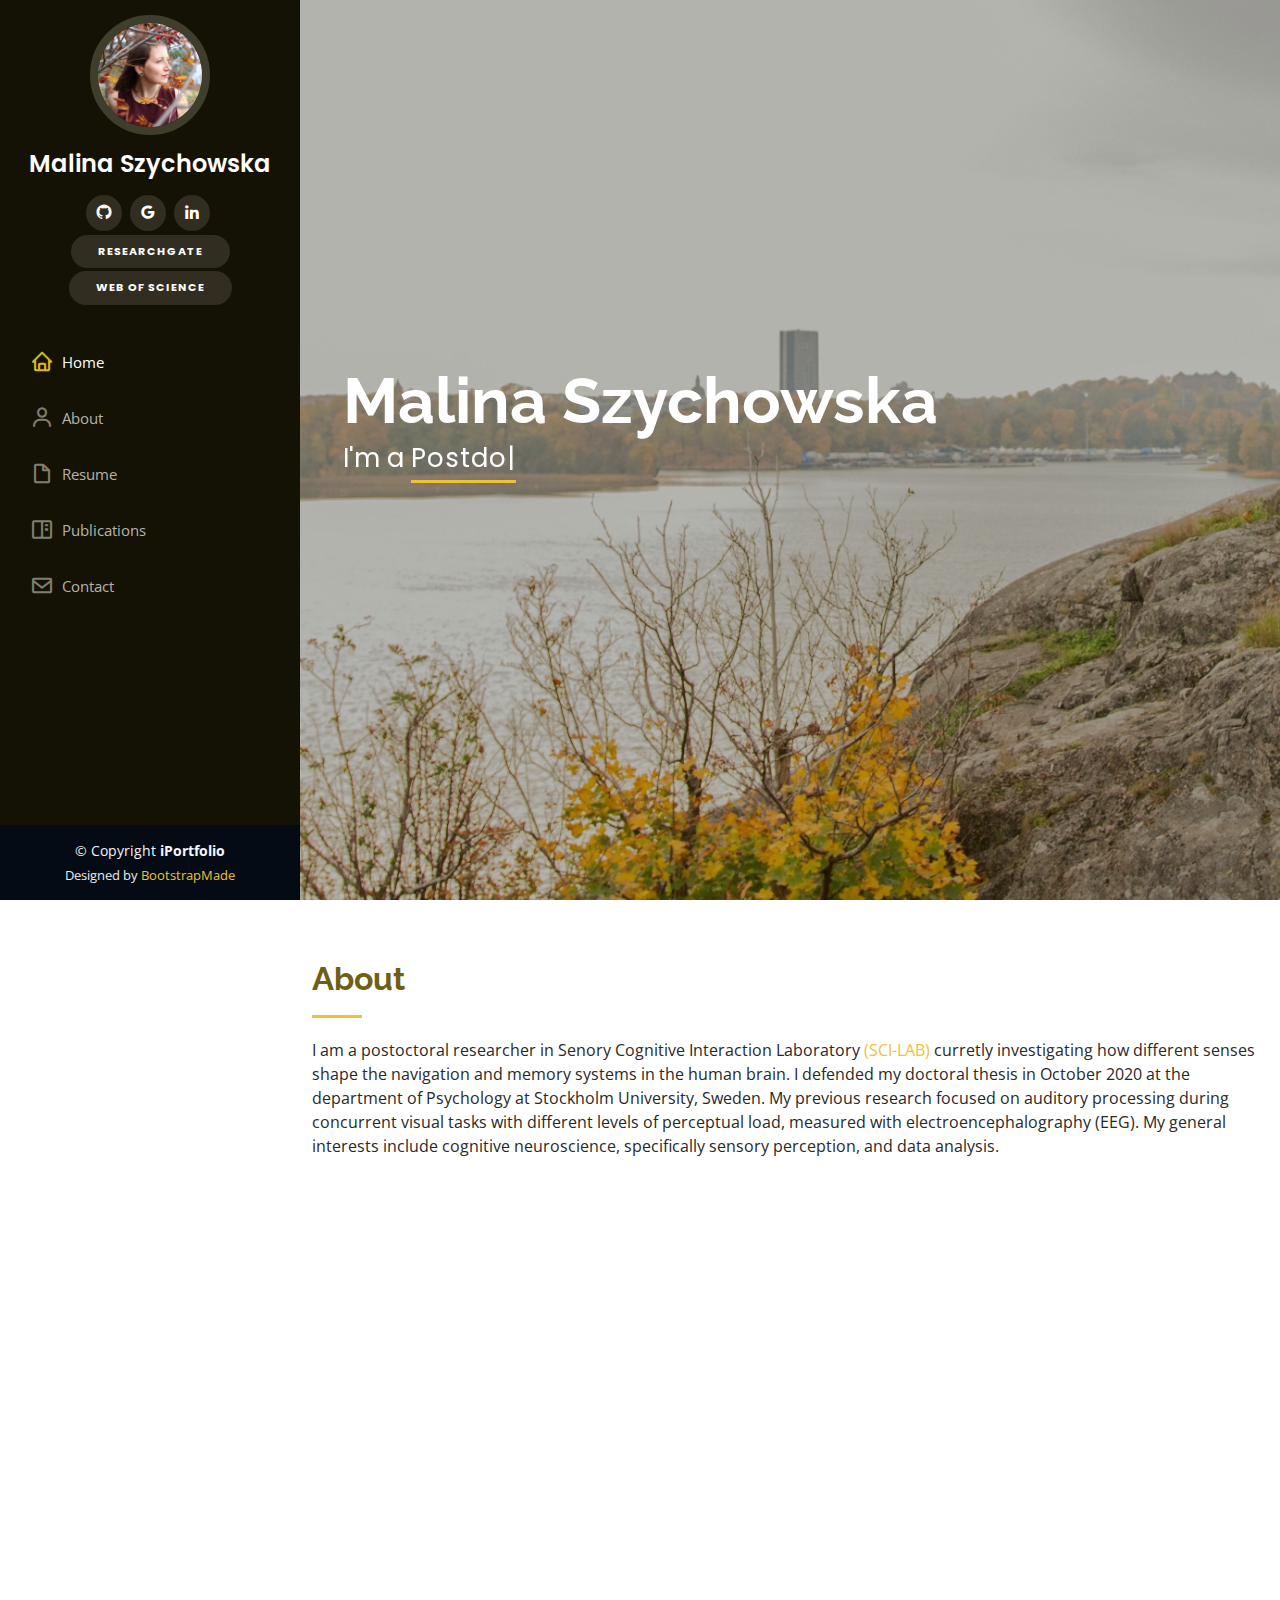
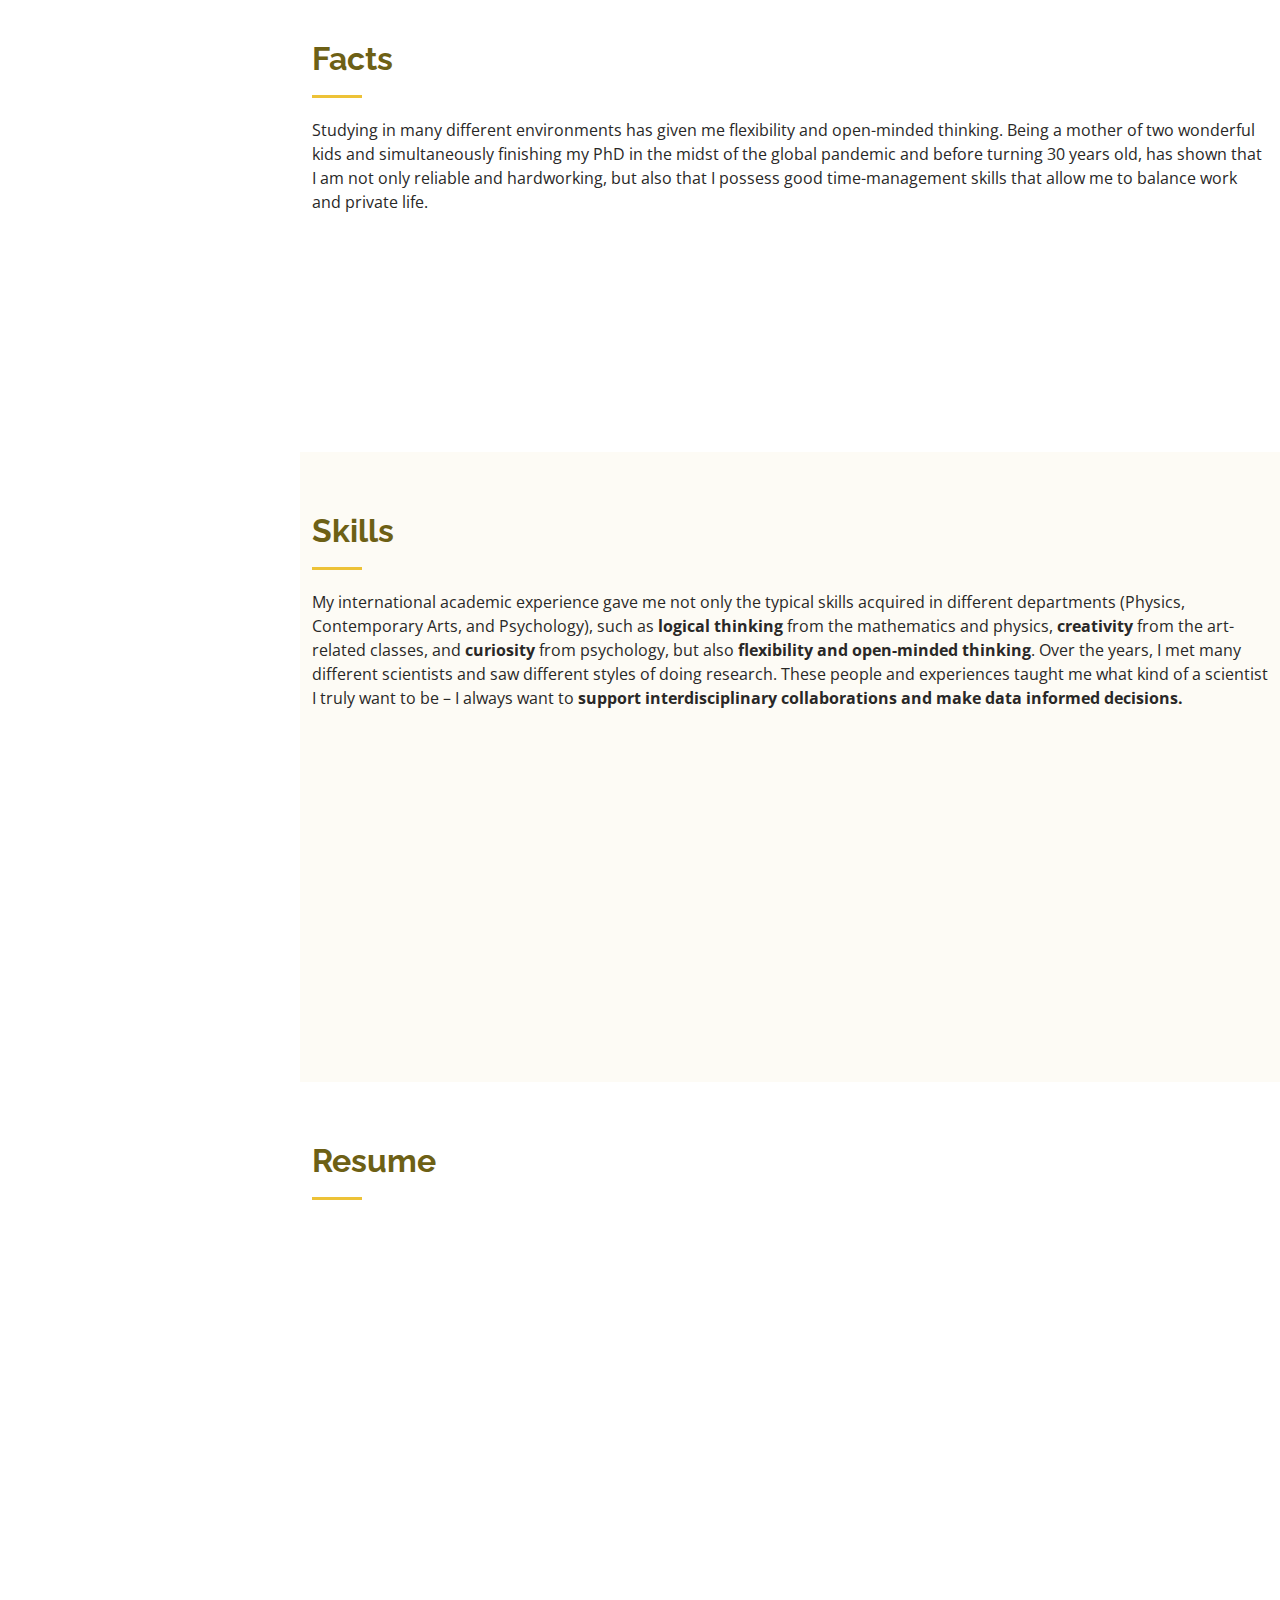
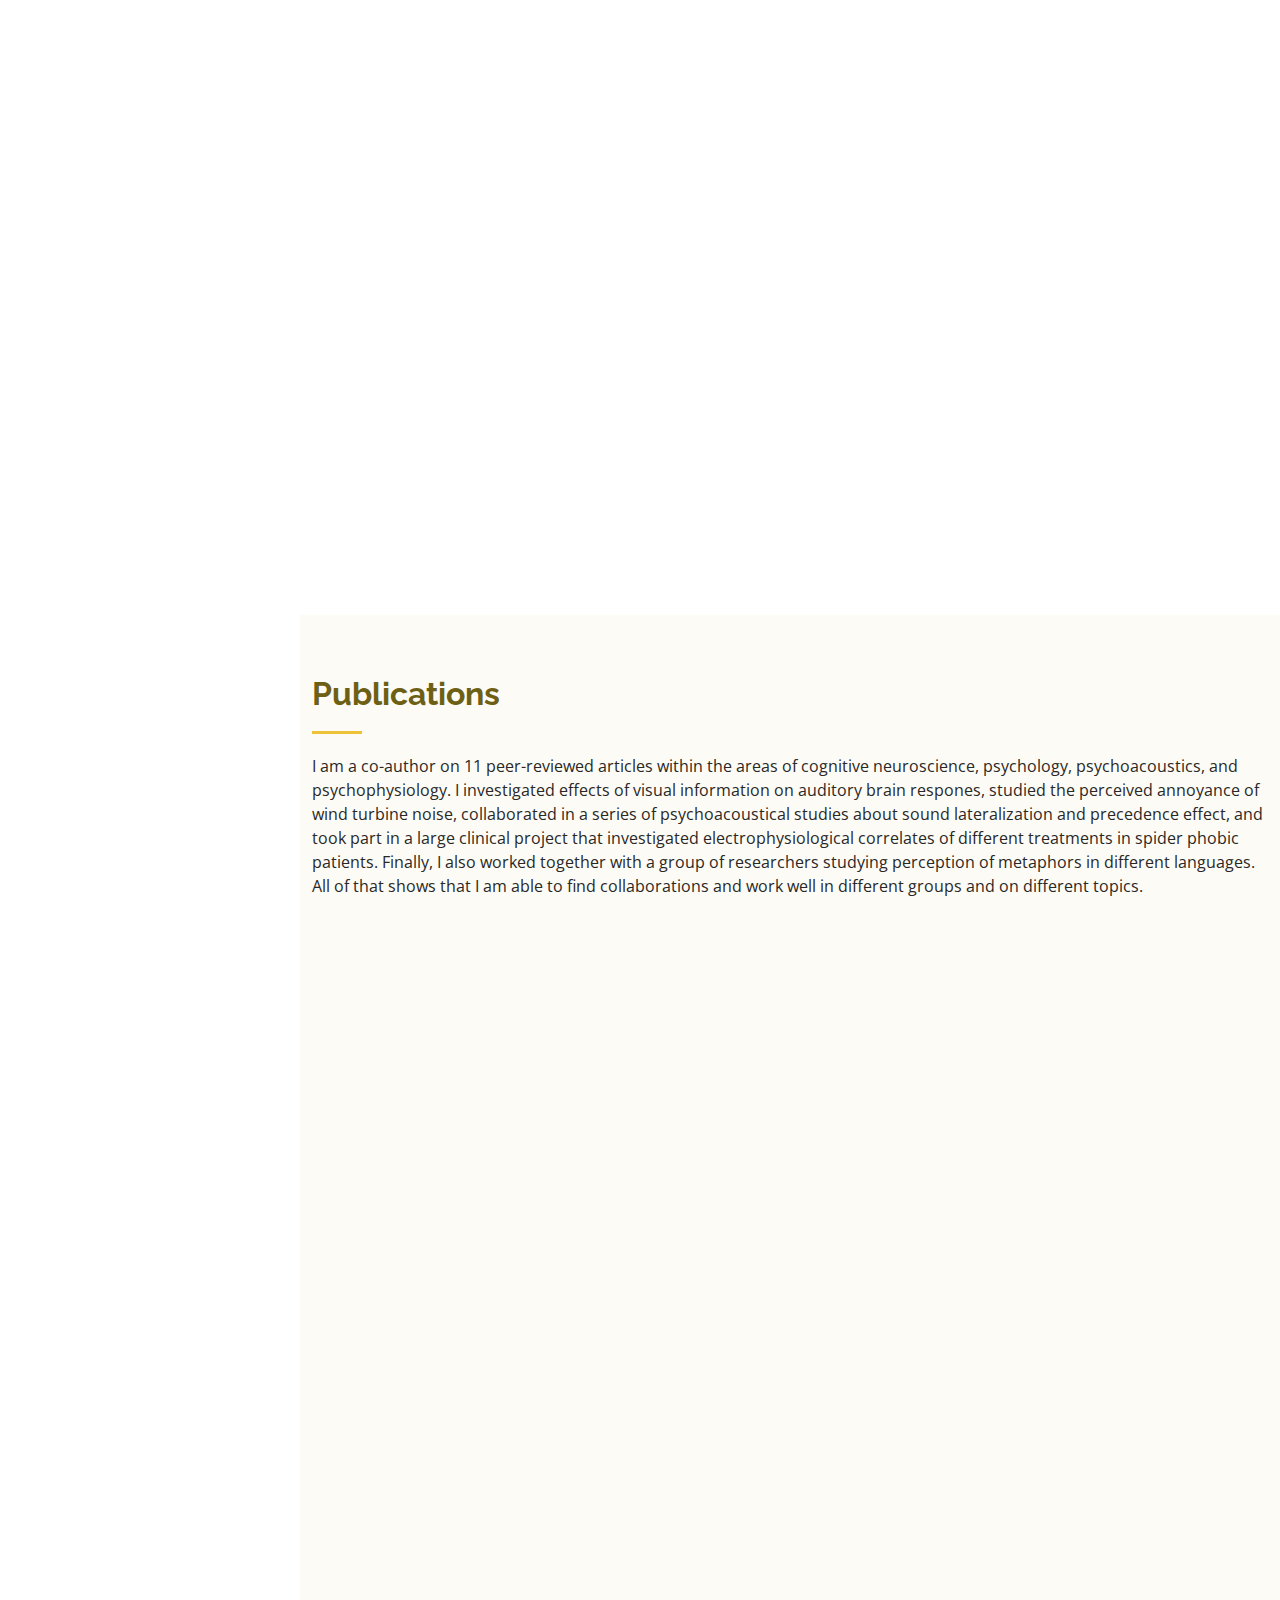
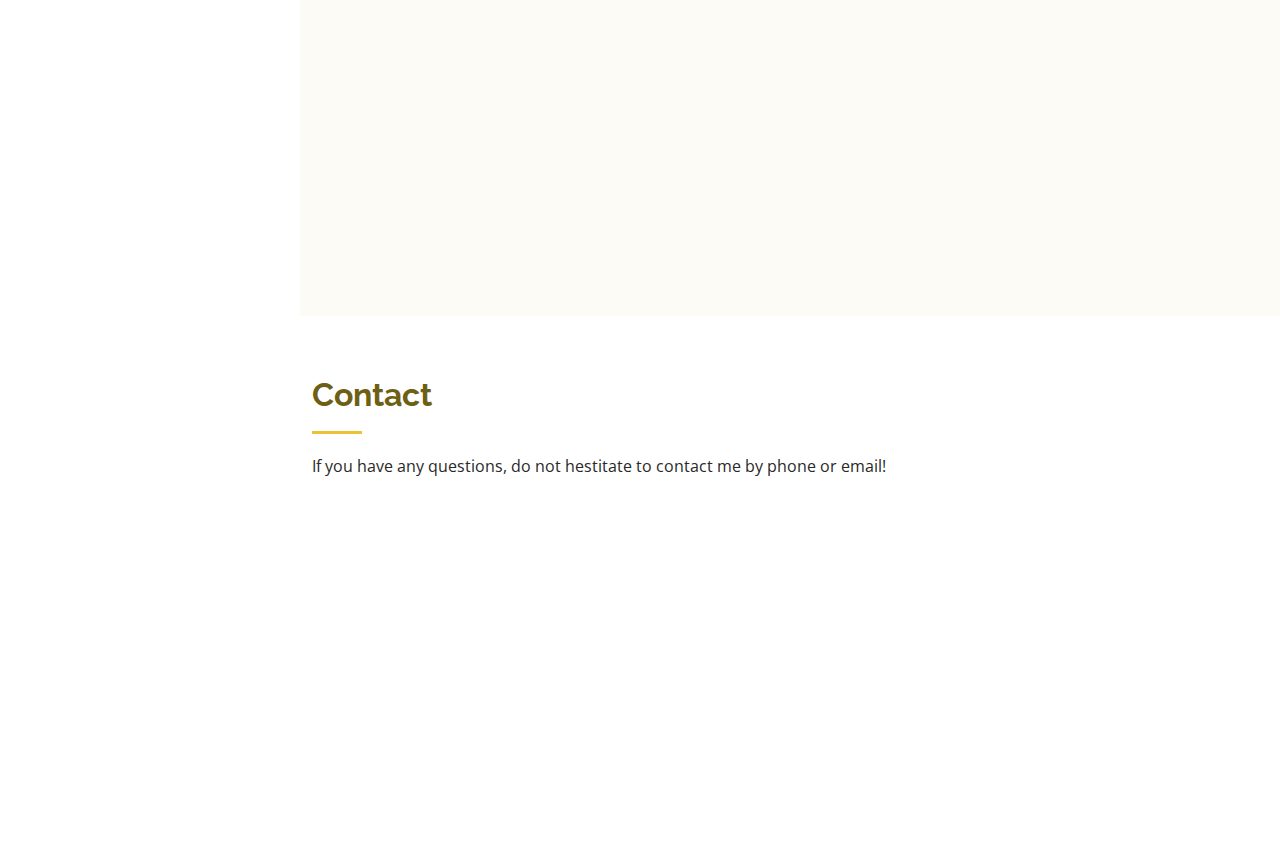
==== index.html @ e74b026e "update CV" ====
<!DOCTYPE html>
<html lang="en">

<head>
  <meta charset="utf-8">
  <meta content="width=device-width, initial-scale=1.0" name="viewport">

  <title>Malina Szychowska</title>
  <meta content="" name="description">
  <meta content="" name="keywords">

  <!-- Favicons -->
  <link href="assets/img/favicon.png" rel="icon">
  <link href="assets/img/apple-touch-icon.png" rel="apple-touch-icon">

  <!-- Google Fonts -->
  <link href="https://fonts.googleapis.com/css?family=Open+Sans:300,300i,400,400i,600,600i,700,700i|Raleway:300,300i,400,400i,500,500i,600,600i,700,700i|Poppins:300,300i,400,400i,500,500i,600,600i,700,700i" rel="stylesheet">

  <!-- Vendor CSS Files -->
  <link href="assets/vendor/aos/aos.css" rel="stylesheet">
  <link href="assets/vendor/bootstrap/css/bootstrap.min.css" rel="stylesheet">
  <link href="assets/vendor/bootstrap-icons/bootstrap-icons.css" rel="stylesheet">
  <link href="assets/vendor/boxicons/css/boxicons.min.css" rel="stylesheet">
  <link href="assets/vendor/glightbox/css/glightbox.min.css" rel="stylesheet">
  <link href="assets/vendor/swiper/swiper-bundle.min.css" rel="stylesheet">

  <!-- Template Main CSS File -->
  <link href="assets/css/style_autumn.css" rel="stylesheet">

  <!-- =======================================================
  * Template Name: iPortfolio - v3.6.0
  * Template URL: https://bootstrapmade.com/iportfolio-bootstrap-portfolio-websites-template/
  * Author: BootstrapMade.com
  * License: https://bootstrapmade.com/license/
  ======================================================== -->
</head>

<body>

  <!-- ======= Mobile nav toggle button ======= -->
  <i class="bi bi-list mobile-nav-toggle d-xl-none"></i>

  <!-- ======= Header ======= -->
  <header id="header">
    <div class="d-flex flex-column">

      <div class="profile">
        <img src="assets/img/profile-img.jpg" alt="" class="img-fluid rounded-circle">
        <h1 class="text-light"><a href="index.html">Malina Szychowska</a></h1>
        <div class="social-links mt-3 text-center">
          <!-- <a href="#" class="twitter"><i class="bx bxl-twitter"></i></a> -->
          <!-- <a href="#" class="facebook"><i class="bx bxl-facebook"></i></a> -->
          <!-- <a href="#" class="instagram"><i class="bx bxl-instagram"></i></a> -->
          <a href="https://github.com/MalinaSzychowska" class="github" target="_blank"><i class="bx bxl-github"></i></a>
          <a href="https://scholar.google.com/citations?hl=pl&user=_LzJNPgAAAAJ" class="google-plus" target="_blank"><i class="bx bxl-google"></i></a>
          <a href="https://www.linkedin.com/in/malina-szychowska/" class="linkedin" target="_blank"><i class="bx bxl-linkedin"></i></a>
        </div>
        <div class="mt-1 text-center" data-aos="fade-up">
          <a href="https://www.researchgate.net/profile/Malina-Szychowska" class="button-links" target="_blank"><strong>ResearchGate</strong></a>
          <a href="http://www.webofscience.com/wos/author/record/H-8132-2019" class="button-links" target="_blank"><strong>Web of Science</strong></a>          
        </div>
      </div>

      <nav id="navbar" class="nav-menu navbar">
        <ul>
          <li><a href="#hero" class="nav-link scrollto active"><i class="bx bx-home"></i> <span>Home</span></a></li>
          <li><a href="#about" class="nav-link scrollto"><i class="bx bx-user"></i> <span>About</span></a></li>
          <li><a href="#resume" class="nav-link scrollto"><i class="bx bx-file-blank"></i> <span>Resume</span></a></li>
          <li><a href="#portfolio" class="nav-link scrollto"><i class="bx bx-book-content"></i> <span>Publications</span></a></li>
          <!-- <li><a href="#services" class="nav-link scrollto"><i class="bx bx-server"></i> <span>Services</span></a></li> -->
          <li><a href="#contact" class="nav-link scrollto"><i class="bx bx-envelope"></i> <span>Contact</span></a></li>
        </ul>
      </nav><!-- .nav-menu -->
    </div>
  </header><!-- End Header -->

  <!-- ======= Hero Section ======= -->
  <section id="hero" class="d-flex flex-column justify-content-center align-items-center">
    <div class="hero-container" data-aos="fade-in">
      <h1>Malina Szychowska</h1>
      <p>I'm a <span class="typed" data-typed-items="Postdoctoral Researcher, Data Scientist"></span></p>
    </div>
  </section><!-- End Hero -->

  <main id="main">

    <!-- ======= About Section ======= -->
    <section id="about" class="about">
      <div class="container">

        <div class="section-title">
          <h2>About</h2>
          <p>I am a postoctoral researcher in Senory Cognitive Interaction Laboratory <a href = "https://sci-lab.se/">(SCI-LAB)</a> curretly investigating how different senses shape the navigation and memory systems in the human brain. 
            I defended my doctoral thesis in October 2020 at the department of Psychology at Stockholm University, Sweden. 
            My previous research focused on auditory processing during concurrent visual tasks with different levels of perceptual load, measured with electroencephalography (EEG). 
            My general interests include cognitive neuroscience, specifically sensory perception, and data analysis. </p>
        </div>

        <div class="row">
          <div class="col-lg-4" data-aos="fade-right">
            <img src="assets/img/profile-img.jpg" class="img-fluid" alt="">
          </div>
          <div class="col-lg-8 pt-4 pt-lg-0 content" data-aos="fade-left">
            <h3>Researcher &amp; Data Scientist.</h3>
            <p class="fst-italic">
              I have always enjoyed acquiring new knowledge and I get very excited about new ideas and research. 
              I have experience in various areas of auditory science, starting from being a musician myself, through sound engineering, up to psychological and psychophysiological effects of sound on humans. 
              I also have experience in conducting research and in data analytics. I am trained in experiment design, data collection, data processing, analysis, and visualization, and manuscript preparation. 
            </p>
            <div class="row">
              <div class="col-lg-6">
                <ul>
                  <li><i class="bi bi-chevron-right"></i> <strong>Birthday:</strong> <span>8 December 1991</span></li>
                  <li><i class="bi bi-chevron-right"></i> <strong>Degree:</strong> <span>PhD</span></li>
                  <li><i class="bi bi-chevron-right"></i> <strong>City:</strong> <span>Stockholm, Sweden</span></li>
                </ul>            
              </div>
              <div class="col-lg-6">
                <ul>
                  <!-- <li><i class="bi bi-chevron-right"></i> <strong>Website:</strong> <span>www.researchgate.net/profile/Malina-Szychowska</span></li> -->
                  <li><i class="bi bi-chevron-right"></i> <strong>Phone:</strong> <span>+46 737798121</span></li>
                  <li><i class="bi bi-chevron-right"></i> <strong>Email:</strong> <span>malina.szychowska@psychology.su.se</span></li>
                  <li><i class="bi bi-chevron-right"></i> <strong>ORCiD:</strong> <span>0000-0002-5807-6855</span></li>
                </ul>
              </div>
            </div>
            <p>
              <!-- Studying in many different environments has given me flexibility and open-minded thinking. Being a mother of two wonderful kids and simultaneously finishing my PhD in the midst of the global pandemic  -->
              <!-- and before turning 30 years old, has shown that I am not only reliable and hardworking, but also that I possess good time-management skills that allow me to balance work and private life.  -->
            </p>
          </div>
        </div>

<!-- Here is a word cloud.... 
        <div class="mx-auto" style="width:750px" data-aos="fade-right">
          <img src="assets/img/wordcloud3.png" class="img-fluid" alt="">
        </div> 
 -->
      </div>
    </section><!-- End About Section -->

    <!-- ======= Facts Section ======= -->
    <section id="facts" class="facts">
      <div class="container">

        <div class="section-title">
          <h2>Facts</h2>
          <p>Studying in many different environments has given me flexibility and open-minded thinking. Being a mother of two wonderful kids and simultaneously finishing my PhD in the midst of the global pandemic
            and before turning 30 years old, has shown that I am not only reliable and hardworking, but also that I possess good time-management skills that allow me to balance work and private life.          
          </p> 
         </div>

        <div class="row no-gutters">

          <div class="col-lg-3 col-md-6 d-md-flex align-items-md-stretch" data-aos="fade-up">
            <div class="count-box">
              <i class="bi bi-file-text"></i>
              <span data-purecounter-start="0" data-purecounter-end="11" data-purecounter-duration="1" class="purecounter"></span>
              <p><strong>Articles</strong> peer-reviewed</p>
            </div>
          </div>

          <div class="col-lg-3 col-md-6 d-md-flex align-items-md-stretch" data-aos="fade-up" data-aos-delay="100">
            <div class="count-box">
              <i class="bi bi-diagram-3"></i>
              <span data-purecounter-start="0" data-purecounter-end="135" data-purecounter-duration="1" class="purecounter"></span>
              <p><strong>Citations</strong></p>
            </div>
          </div>

          <div class="col-lg-3 col-md-6 d-md-flex align-items-md-stretch" data-aos="fade-up" data-aos-delay="200">
            <div class="count-box">
              <i class="bi bi-hash"></i>
              <span data-purecounter-start="0" data-purecounter-end="5" data-purecounter-duration="1" class="purecounter"></span>
              <p><strong>h-index</strong> from Google Scholar</p>
            </div>
          </div>

          <div class="col-lg-3 col-md-6 d-md-flex align-items-md-stretch" data-aos="fade-up" data-aos-delay="300">
            <div class="count-box">
              <i class="bi bi-bank"></i>
              <span data-purecounter-start="0" data-purecounter-end="14" data-purecounter-duration="1" class="purecounter"></span>
              <p><strong>Peer reviews</strong> verified on Publons</p>
            </div>
          </div>
<!-- 
          <div class="col-lg-3 col-md-6 d-md-flex align-items-md-stretch" data-aos="fade-up" data-aos-delay="300">
            <div class="count-box">
              <i class="bi bi-bank"></i>
              <span data-purecounter-start="0" data-purecounter-end="5" data-purecounter-duration="1" class="purecounter"></span>
              <p><strong>Years of experience</strong> in academia</p>
            </div>
          </div>
           -->
        </div>

      </div>
    </section><!-- End Facts Section -->

    <!-- ======= Skills Section ======= -->
    <section id="skills" class="skills section-bg">
      <div class="container">

        <div class="section-title">
          <h2>Skills</h2>
          <p>My international academic experience gave me not only the typical skills acquired in different departments (Physics, Contemporary Arts, and Psychology), 
            such as <strong>logical thinking</strong> from the mathematics and physics, <strong>creativity</strong> from the art-related classes, and <strong>curiosity</strong> from psychology, 
            but also <strong>flexibility and open-minded thinking</strong>. Over the years, I met many different scientists and saw different styles of doing research. 
            These people and experiences taught me what kind of a scientist I truly want to be – I always want to <strong>support interdisciplinary collaborations and make data informed decisions.</strong> </p>
        </div>

        <div class="row skills-content">
          <div class="col-lg-6" data-aos="fade-up">
            <h3>Programming and Data Science</h3>
            <!-- <p>Click on the skill to see an example</p> -->
            <!-- <a href="https://github.com/MalinaSzychowska/Visual_load_effects_on_ASSRs/blob/main/Additional_analyses/20Hz_second_harmonic/analysis_ASSR_study2.py" class="false-buttons" target="_blank"><strong>Python:</strong> numpy, matplotlib, pandas</a> -->
            <a href="" class="false-buttons" target="_blank"><strong>Python:</strong> e.g.: numpy, mne, matplotlib, pandas</a>
            <a href="" class="false-buttons" target="_blank"><strong>R:</strong> e.g.: tidyverse, ggplot2</a>
            <a href="" class="false-buttons" target="_blank"><strong>R markdown</strong></a>
            <!-- <a href="" class="false-buttons" target="_blank"><strong>Matlab</strong> (basics)</a> -->
            <!-- <a href="" class="false-buttons" target="_blank"><strong>SQL:</strong> BigQuery</a> -->
            <a href="" class="false-buttons" target="_blank"><strong>HTML</strong> (basic lvl)</a>
            <a href="" class="false-buttons" target="_blank"><strong>CSS</strong> (basic lvl)</a>
            <a href="" class="false-buttons" target="_blank"><strong>Matlab:</strong> e.g.: Fieldtrip (basic lvl)</a>
          </div>
<!-- 
          <div class="col-lg-6" data-aos="fade-up">
            
            <h3>Programming and Data Science</h3>

            <div class="progress">
              <span class="skill"><strong>Python: </strong> Data processing, analysis (e.g., numpy, matplotlib, pandas)<i class="val">80%</i></span>
              <div class="progress-bar-wrap">
                <div class="progress-bar" role="progressbar" aria-valuenow="80" aria-valuemin="0" aria-valuemax="100"></div>
              </div>
            </div>

            <div class="progress">
              <span class="skill"><strong>R: </strong> Data processing, analysis, visualization (e.g., ggplot2, tidyverse)<i class="val">80%</i></span>
              <div class="progress-bar-wrap">
                <div class="progress-bar" role="progressbar" aria-valuenow="80" aria-valuemin="0" aria-valuemax="100"></div>
              </div>
            </div>

            <div class="progress">
              <span class="skill"><strong>SQL: </strong> Data processing, analysis<i class="val">40%</i></span>
              <div class="progress-bar-wrap">
                <div class="progress-bar" role="progressbar" aria-valuenow="40" aria-valuemin="0" aria-valuemax="100"></div>
              </div>
            </div>

            <div class="progress">
              <span class="skill"><strong>Tableau: </strong> Data visualization<i class="val">50%</i></span>
              <div class="progress-bar-wrap">
                <div class="progress-bar" role="progressbar" aria-valuenow="50" aria-valuemin="0" aria-valuemax="100"></div>
              </div>
            </div>

          </div> -->

          <div class="col-lg-6" data-aos="fade-up" data-aos-delay="100">

            <h3>Languages</h3> 

            <div class="progress">
              <span class="skill"><strong>Polish </strong><i class="val">100%</i></span>
              <div class="progress-bar-wrap">
                <div class="progress-bar" role="progressbar" aria-valuenow="100" aria-valuemin="0" aria-valuemax="100"></div>
              </div>
            </div>

            <div class="progress">
              <span class="skill"><strong>English </strong><i class="val">90%</i></span>
              <div class="progress-bar-wrap">
                <div class="progress-bar" role="progressbar" aria-valuenow="90" aria-valuemin="0" aria-valuemax="100"></div>
              </div>
            </div>

            <div class="progress">
              <span class="skill"><strong>Swedish </strong><i class="val">40%</i></span>
              <div class="progress-bar-wrap">
                <div class="progress-bar" role="progressbar" aria-valuenow="40" aria-valuemin="0" aria-valuemax="100"></div>
              </div>
            </div>
              
            <div class="progress">
              <span class="skill"><strong>German </strong><i class="val">40%</i></span>
              <div class="progress-bar-wrap">
                <div class="progress-bar" role="progressbar" aria-valuenow="40" aria-valuemin="0" aria-valuemax="100"></div>
              </div>
            </div>

          </div>

        </div>

      </div>
    </section><!-- End Skills Section -->

    <!-- ======= Resume Section ======= -->
    <section id="resume" class="resume">
      <div class="container">

        <div class="section-title">
          <h2>Resume</h2>
          <!-- <p>Magnam dolores commodi suscipit. Necessitatibus eius consequatur ex aliquid fuga eum quidem. Sit sint consectetur velit. Quisquam quos quisquam cupiditate. Et nemo qui impedit suscipit alias ea. Quia fugiat sit in iste officiis commodi quidem hic quas.</p> -->
        </div>

        <div class="row">
          <div class="col-lg-6" data-aos="fade-up">
            <h3 class="resume-title">Summary</h3>
            <div class="resume-item pb-0">
              <h4>Malina Szychowska</h4>
              <p><em>Creative and motivated Researcher and Data Scientist with 6+ years of experience in experiment design, data collection, data processing, analysis, and visualization, and manuscript preparation. </em></p>
            </div>

            <h3 class="resume-title">Education</h3>
            <div class="resume-item">
              <h4>Exchange Student and Guest Researcher</h4>
              <h5>2014 - 2015</h5>
              <p><em>Gösta Ekman Laboratory, Department of Psychology, Stockholm University, Sweden</em></p>
              <!-- <ul>
                <li>Developed numerous marketing programs (logos, brochures,infographics, presentations, and advertisements).</li>
                <li>Managed up to 5 projects or tasks at a given time while under pressure</li>
                <li>Recommended and consulted with clients on the most appropriate graphic design</li>
                <li>Created 4+ design presentations and proposals a month for clients and account managers</li>
              </ul> -->
            </div>
            <div class="resume-item">
              <h4>Master of Science, Acoustics</h4>
              <h5>2013 - 2015</h5>
              <p><em>Department of Acoustics, Faculty of Physics, Adam Mickiewicz University in Poznań, Poland</em></p>
              <p>Thesis title: “Wind turbines’ annoyance ratings regarding audio-visual interactions.”</p>
            </div>
            <div class="resume-item">
              <h4>Exchange student, Music Technology</h4>
              <h5>2011 - 2012</h5>
              <p><em>Department of Contemporary Arts, Lancaster University, UK</em></p>
              <p>Student exchange from the Erasmus program. </p>
            </div>
            <div class="resume-item">
              <h4>Bachelor of Science, Audio Engineering</h4>
              <h5>2010 - 2013</h5>
              <p><em>Department of Acoustics, Faculty of Physics, Adam Mickiewicz University in Poznań, Poland</em></p>
              <p>Thesis title: “Recording, mixing and mastering of a song “Back in time” by HeavyQuake.” </p>
            </div>
          </div>

          <div class="col-lg-6" data-aos="fade-up" data-aos-delay="100">
            <h3 class="resume-title">Professional Experience</h3>
            <div class="resume-item">
              <h4>Postdoctoral Researcher</h4>
              <h5>2022 - present</h5>
              <p><em>Sensory Cognitive Interaction Laboratory (SCI-LAB), Department of Psychology, Stockholm University, Sweden</em></p>
              <p>Project: Cognitive maps, spatial navigation, and memory: Do remapping and realignment predict retrieval of contextual memories encoded with different senses?</p>
              <!-- <ul>
                <li>Conceptualized, developed, and implemented experimental paradigms to study the effects of visual task on auditory perception in multiple separate studies</li>
                <li>Collected, processed, and analyzed data from multiple human studies, using programming languages such as python and R</li>
                <li>Created informative visualizations and prepared comprehensible manuscripts that led to succesfull publication of scientific articles</li>
                <li>Supervised students on Bachelor and Master level to a successful defense of their theses</li>
              </ul> -->
            </div>
            <div class="resume-item">
              <h4>PhD in Psychology</h4>
              <h5>2016 - 2020</h5>
              <p><em>Gösta Ekman Laboratory, Department of Psychology, Stockholm University, Sweden</em></p>
              <p>Thesis title: “Effects of visual load on auditory processing.”</p>
              <ul>
                <li>Conceptualized, developed, and implemented experimental paradigms to study the effects of visual task on auditory perception in multiple separate studies using electroencephalography (EEG)</li>
                <li>Collected, processed, and analyzed behavioral and physiological (EEG) data from multiple human studies, using programming languages such as python and R</li>
                <li>Created informative visualizations and prepared comprehensible manuscripts that led to succesfull publication of scientific articles</li>
                <li>Co-supervised students on Bachelor and Master level to a successful defense of their theses</li>
              </ul>
            </div>
            <div class="resume-item">
              <h4>Research Assistant</h4>
              <h5>2015 - 2016</h5>
              <p><em>Gösta Ekman Laboratory, Department of Psychology, Stockholm University, Sweden</em></p>
              <h5>2013 - 2014</h5>
              <p><em>Department of Acoustics, Faculty of Physics, Adam Mickiewicz University in Poznań, Polan</em></p>
              <p>Project NCN OPUS 3 2012/05/B/HS6/03863 “Investigating effects of auditory training on selected auditory abilities amongst children and youth with visual impairment”
                PI: Ewa Skrodzka</p>
            </div>
          </div>
        </div>

        <div class="section-title">
          <h2>   </h2>
        </div>

        <div class="row">
          <div class="col-lg-6" data-aos="fade-up" data-aos-delay="100">
            <h3 class="resume-title">   </h3>
            <div class="resume-item">
              <h4>Nominations, Awards and Stipends</h4>
              <h5>2022</h5>
              <p><em>Nomination to the Swedish National Committee for Psychological Sciences award for young researchers in psychology 2022</em></p>
              <h5>2018</h5>
              <p><em>Preregistration challenge award from Open Science Framework</em></p>
              <h5>2014 - 2015</h5>
              <p><em>Scholarship from "Brigitta and Wawrzyniec Weclewicz fund" to study for an academic year at Stockholm University</em></p>
              <h5>2014 - 2015</h5>
              <p><em>Rector's scholarship for best students of the year 2013/2014</em></p>
              <h5>2014</h5>
              <p><em>Nomination to represent the Faculty of Physics for the Rector's award for the Best Student of the Academic Year 2013/2014 in Adam Mickiewicz University, Poznan, Poland</em></p>
              <h5>2014</h5>
              <p><em>Stipend covering costs of the conference "Auditory Attention and Scene analysis" in Demenhorst, Germany, funded by the organizers</em></p>
            </div>

            <div class="resume-item">
              <h4>Membership in Academic Societies</h4>
              <h5>2022</h5>
              <p><em>Swedish Cognitive Science Society (SweCog)</em></p>
              <h5>2018</h5>
              <p><em>Scientific Committee of the National Student Conference on Acoustics (OSKA 2018)</em></p>
              <h5>2015</h5>
              <p><em>Polish Acoustical Society (pol. Polskie Towarzystwo Akustyczne)</em></p>
              <h5>2013</h5>
              <p><em>Student Science Club of Acousticians (pol. Studenckie Koło Akustyków)</em></p>
            </div>

            <div class="resume-item">
              <h4>Administration</h4>
              <h5>2017 - 2018</h5>
              <p><em>Work-life seminar Quality Coordinator, PhD Council, Department of Psychology, Stockholm University</em></p>
            </div>
          </div> 
          
          <div class="col-lg-6" data-aos="fade-up" data-aos-delay="100">
            <h3 class="resume-title">   </h3>
            <div class="resume-item">
              <h4>Conferences, Workshops, and Summer schools</h4>
              <h5>2022</h5>
              <p>FFR Workshop 2022 (poster); <em>University of Barcelona, Spain</em></p>
              <h5>2018</h5>
              <p>CuttingEEG, 4th Symposium on cutting-edge methods for EEG research; <em>Paris, France</em></p>
              <h5>2015</h5>
              <p>LXII Open Seminar on Acoustics (presentation); <em>Świeradów Zdrój, Poland</em></p>
              <h5>2015</h5>
              <p>EuroNoise 2015, the 10th European Congress and Exposition on Noise Control Engineering (presentation); <em>Maastricht, the Netherlands</em></p>
              <h5>2014</h5>
              <p>Workshop and Summer School on "Auditory Attention and Scene Analysis" (presentation); <em>Delmenhorst, Germany</em></p>
              <h5>2013</h5>
              <p>Ist National Student Conference on Acoustics - OSKA; <em>Poznań, Poland</em></p>
            </div>

            <div class="resume-item">
              <h4>Review Service</h4>
              <h5>Manuscripts</h5>
              <p><em>14 verified reviews for eight journals since 2017 (high impact journals in bold)</em></p>
              <p>Archives of Acoustics, Auditory Perception & Cognition,  BMC Psychology, Cognition & Emotion, <b>Emotion</b>,
                <b>Neuroscience and Biobehavioral Reviews</b>, Neuroscience Letters, <b> Psychophysiology </b> Social Cognitive & Affective Neuroscience </p>
              <h5>Conferences</h5>
              <p>Reviewer in article competition during the National Student Conference on Acoustics, OSKA 2018</p>
            </div>

          </div>
        </div>
      </div>

 



    </section><!-- End Resume Section -->

    <!-- ======= Publications Section ======= -->
    <section id="portfolio" class="portfolio section-bg">
      <div class="container">

        <div class="section-title">
          <h2>Publications</h2>
          <p>I am a co-author on 11 peer-reviewed articles within the areas of cognitive neuroscience, psychology, psychoacoustics, and psychophysiology. 
            I investigated effects of visual information on auditory brain respones, studied the perceived annoyance of wind turbine noise, 
            collaborated in a series of psychoacoustical studies about sound lateralization and precedence effect, 
            and took part in a large clinical project that investigated electrophysiological correlates of different treatments in spider phobic patients. 
            Finally, I also worked together with a group of researchers studying perception of metaphors in different languages. 
            All of that shows that I am able to find collaborations and work well in different groups and on different topics.</p>
        </div>
<!-- 
        <div class="row" data-aos="fade-up">
          <div class="col-lg-12 d-flex justify-content-center">
            <ul id="portfolio-flters">
              <li data-filter="*" class="filter-active">All</li>
              <li data-filter=".filter-voa">Effects of visual load on auditory responses</li>
              <li data-filter=".filter-wtn">Wind turbine noise anoyance</li>
              <li data-filter=".filter-pe">Precedence effect</li>
              <li data-filter=".filter-sp">Electrophysiological correlates of spider-phobia treatments</li>
            </ul>
          </div>
        </div> -->

        <!-- <div class="row portfolio-container" data-aos="fade-up" data-aos-delay="100"> -->
        <div class="row" data-aos="fade-up" data-aos-delay="100">
          <div class="col-lg-12 filter-sp">
            <ol>
              <li>Wiens, S., Eklund, R., <b>Szychowska, M.</b>, Miloff, A., Cosme, D., Pierzchajlo, S., & Carlbring, P. (2022). Electrophysiological correlates of in vivo and virtual reality exposure therapy in spider phobia. <em>Psychophysiology,</em> 00, e14117. <a href = "https://doi.org/10.1111/psyp.14117" target="_blank">https://doi.org/10.1111/psyp.14117</a></li>
              <li><b>Szychowska, M.</b>, & Wiens, S. (2021). Visual load effects on the auditory steady-state responses to 20-, 40-, and 80-Hz amplitude-modulated tones. <em>Physiology & Behavior</em>, 228, 113240. <a href = "https://doi.org/10.1016/j.physbeh.2020.113240" target="_blank">https://doi.org/10.1016/j.physbeh.2020.113240</a></li>
              <li><b>Szychowska, M.</b>, & Wiens, S. (2020). Visual load does not decrease the auditory steady-state response to 40-Hz amplitude-modulated tones. <em>Psychophysiology</em>, 57(12), e13689. <a href = "https://doi.org/10.1111/psyp.13689" target="_blank">https://doi.org/10.1111/psyp.13689</a></li>
              <li><b>Szychowska, M.</b> (2020). <em>Effects of visual load on auditory processing</em> Department of Psychology, Stockholm University. <a href = "http://urn.kb.se/resolve?urn=urn:nbn:se:su:diva-184774" target="_blank">http://urn.kb.se/resolve?urn=urn:nbn:se:su:diva-184774</a></li>
              <li>Wiens, S., & <b>Szychowska, M.</b> (2020a). <em>Open data: Visual load effects on the auditory steady-state responses to 20-, 40-, and 80-Hz amplitude-modulated tones.</em> <a href = "https://doi.org/10.17045/sthlmuni.12582002" target="_blank">https://doi.org/10.17045/sthlmuni.12582002</a></li>
              <li>Wiens, S., & <b>Szychowska, M.</b> (2020b). <em>Open data: Visual load does not decrease the auditory steady state response to 40-Hz amplitude-modulated tones.</em> <a href = "https://doi.org/10.17045/sthlmuni.7324898.v1" target="_blank">https://doi.org/10.17045/sthlmuni.7324898.v1</a></li>
              <li>Nilsson, M. E., Tirado, C., & <b>Szychowska, M.</b> (2019). Psychoacoustic evidence for stronger discrimination suppression of spatial information conveyed by lag-click interaural time than interaural level differences. <em>The Journal of the Acoustical Society of America</em>, 145(1), 512–524. <a href = "https://doi.org/10.1121/1.5087707" target="_blank">https://doi.org/10.1121/1.5087707</a></li>
              <li>Wiens, S., <b>Szychowska, M.</b>, Eklund, R., & Berlekom, E. van. (2019). Cascade and no-repetition rules are comparable controls for the auditory frequency mismatch negativity in oddball tasks. <em>Psychophysiology</em>, 56(1), e13280. <a href = "https://doi.org/10.1111/psyp.13280" target="_blank">https://doi.org/10.1111/psyp.13280</a></li>
              <li>Wiens, S., van Berlekom, E., <b>Szychowska, M.</b>, & Eklund, R. (2019a). Visual Perceptual Load Does Not Affect the Frequency Mismatch Negativity. <em>Frontiers in Psychology</em>, 10. <a href = "https://doi.org/10.3389/fpsyg.2019.01970" target="_blank">https://doi.org/10.3389/fpsyg.2019.01970</a></li>
              <li>Wiens, S., van Berlekom, E., <b>Szychowska, M.</b>, & Eklund, R. (2019b). <em>Open data: Frequency mismatch negativity and visual load.</em> <a href = "https://doi.org/10.17045/sthlmuni.7016369.v2" target="_blank">https://doi.org/10.17045/sthlmuni.7016369.v2</a></li>
              <li><b>Szychowska, M.</b>, Hafke-Dys, H., Preis, A., Kociński, J., & Kleka, P. (2018). The influence of audio-visual interactions on the annoyance ratings for wind turbines. <em>Applied Acoustics</em>, 129, 190–203. <a href = "https://doi.org/10.1016/j.apacoust.2017.08.003" target="_blank">https://doi.org/10.1016/j.apacoust.2017.08.003</a></li>
              <li>Wiens, S., <b>Szychowska, M.</b>, Eklund, R., & van Berlekom, E. (2018). <em>Open data: Cascade and no-repetition rules are comparable controls for the auditory frequency mismatch negativity in oddball tasks.</em> <a href = "https://doi.org/10.17045/sthlmuni.5616304.v1" target="_blank">https://doi.org/10.17045/sthlmuni.5616304.v1</a></li>
              <li><b>Szychowska, M.</b>, Eklund, R., Nilsson, M. E., & Wiens, S. (2017). Effects of sound pressure level and visual perceptual load on the auditory mismatch negativity. <em>Neuroscience Letters</em>, 640, 37–41. <a href = "https://doi.org/10.1016/j.neulet.2017.01.001" target="_blank">https://doi.org/10.1016/j.neulet.2017.01.001</a></li>
              <li>Wiens, S., <b>Szychowska, M.</b>, Eklund, R., & Nilsson, M. E. (2017). Data on the auditory duration mismatch negativity for different sound pressure levels and visual perceptual loads. <em>Data in Brief</em>, 11, 159–164. <a href = "https://doi.org/10.1016/j.dib.2017.02.007" target="_blank">https://doi.org/10.1016/j.dib.2017.02.007</a></li>
              <li>Preis, A., Hafke-Dyx, H., <b>Szychowska, M.</b>, Kocinski, J., & Felcyn, J. (2016). Audio-visual interaction of environmental noise. <em>Noise Control Engineering Journal</em>, 64(2), 34–43. <a href = "https://doi.org/10.3397/1/376357" target="_blank">https://doi.org/10.3397/1/376357</a></li>
              <li>Wiens, S., <b>Szychowska, M.</b>, & Nilsson, M. E. (2016). Visual task demands and the auditory mismatch negativity: An empirical study and a meta-analysis. <em>PLoS ONE</em>, 11(1). <a href = "https://doi.org/10.1371/journal.pone.0146567" target="_blank">https://doi.org/10.1371/journal.pone.0146567</a></li>
              <li>Preis, A., Hafke-Dys, H., <b>Szychowska, M.</b>, & Kocinski, J. (2015). Audio-visual interaction of environmental noise in daily life. <em>INTER-NOISE and NOISE-CON Congress and Conference Proceedings</em>, 250(3), 4151–4161.</li>
            </ol>            
          </div>
        </div>
      </div>
    </section><!-- End Portfolio Section -->

    <!-- ======= Contact Section ======= -->
    <section id="contact" class="contact">
      <div class="container">

        <div class="section-title">
          <h2>Contact</h2>
          <p>If you have any questions, do not hestitate to contact me by phone or email!</p>
        </div>

        <div class="row" data-aos="fade-in">

          <div class="col-lg-5 d-flex align-items-stretch">
            <div class="info">

              <div class="email">
                <i class="bi bi-envelope"></i>
                <h4>Email:</h4>
                <p>malina.szychowska@psychology.su.se</p>
              </div>

              <div class="phone">
                <i class="bi bi-phone"></i>
                <h4>Call:</h4>
                <p>+46 737798121</p>
              </div>

              <!-- <iframe src="https://www.google.com/maps/embed?pb=!1m14!1m8!1m3!1d12097.433213460943!2d-74.0062269!3d40.7101282!3m2!1i1024!2i768!4f13.1!3m3!1m2!1s0x0%3A0xb89d1fe6bc499443!2sDowntown+Conference+Center!5e0!3m2!1smk!2sbg!4v1539943755621" frameborder="0" style="border:0; width: 100%; height: 290px;" allowfullscreen></iframe> -->
            </div>

          </div>

        </div>

      </div>
    </section><!-- End Contact Section -->

  </main><!-- End #main -->

  <!-- ======= Footer ======= -->
  <footer id="footer">
    <div class="container">
      <div class="copyright">
        &copy; Copyright <strong><span>iPortfolio</span></strong>
      </div>
      <div class="credits">
        <!-- All the links in the footer should remain intact. -->
        <!-- You can delete the links only if you purchased the pro version. -->
        <!-- Licensing information: https://bootstrapmade.com/license/ -->
        <!-- Purchase the pro version with working PHP/AJAX contact form: https://bootstrapmade.com/iportfolio-bootstrap-portfolio-websites-template/ -->
        Designed by <a href="https://bootstrapmade.com/">BootstrapMade</a>
      </div>
    </div>
  </footer><!-- End  Footer -->

  <a href="#" class="back-to-top d-flex align-items-center justify-content-center"><i class="bi bi-arrow-up-short"></i></a>

  <!-- Vendor JS Files -->
  <script src="assets/vendor/aos/aos.js"></script>
  <script src="assets/vendor/bootstrap/js/bootstrap.bundle.min.js"></script>
  <script src="assets/vendor/glightbox/js/glightbox.min.js"></script>
  <script src="assets/vendor/isotope-layout/isotope.pkgd.min.js"></script>
  <script src="assets/vendor/php-email-form/validate.js"></script>
  <script src="assets/vendor/purecounter/purecounter.js"></script>
  <script src="assets/vendor/swiper/swiper-bundle.min.js"></script>
  <script src="assets/vendor/typed.js/typed.min.js"></script>
  <script src="assets/vendor/waypoints/noframework.waypoints.js"></script>

  <!-- Template Main JS File -->
  <script src="assets/js/main.js"></script>

</body>

</html>
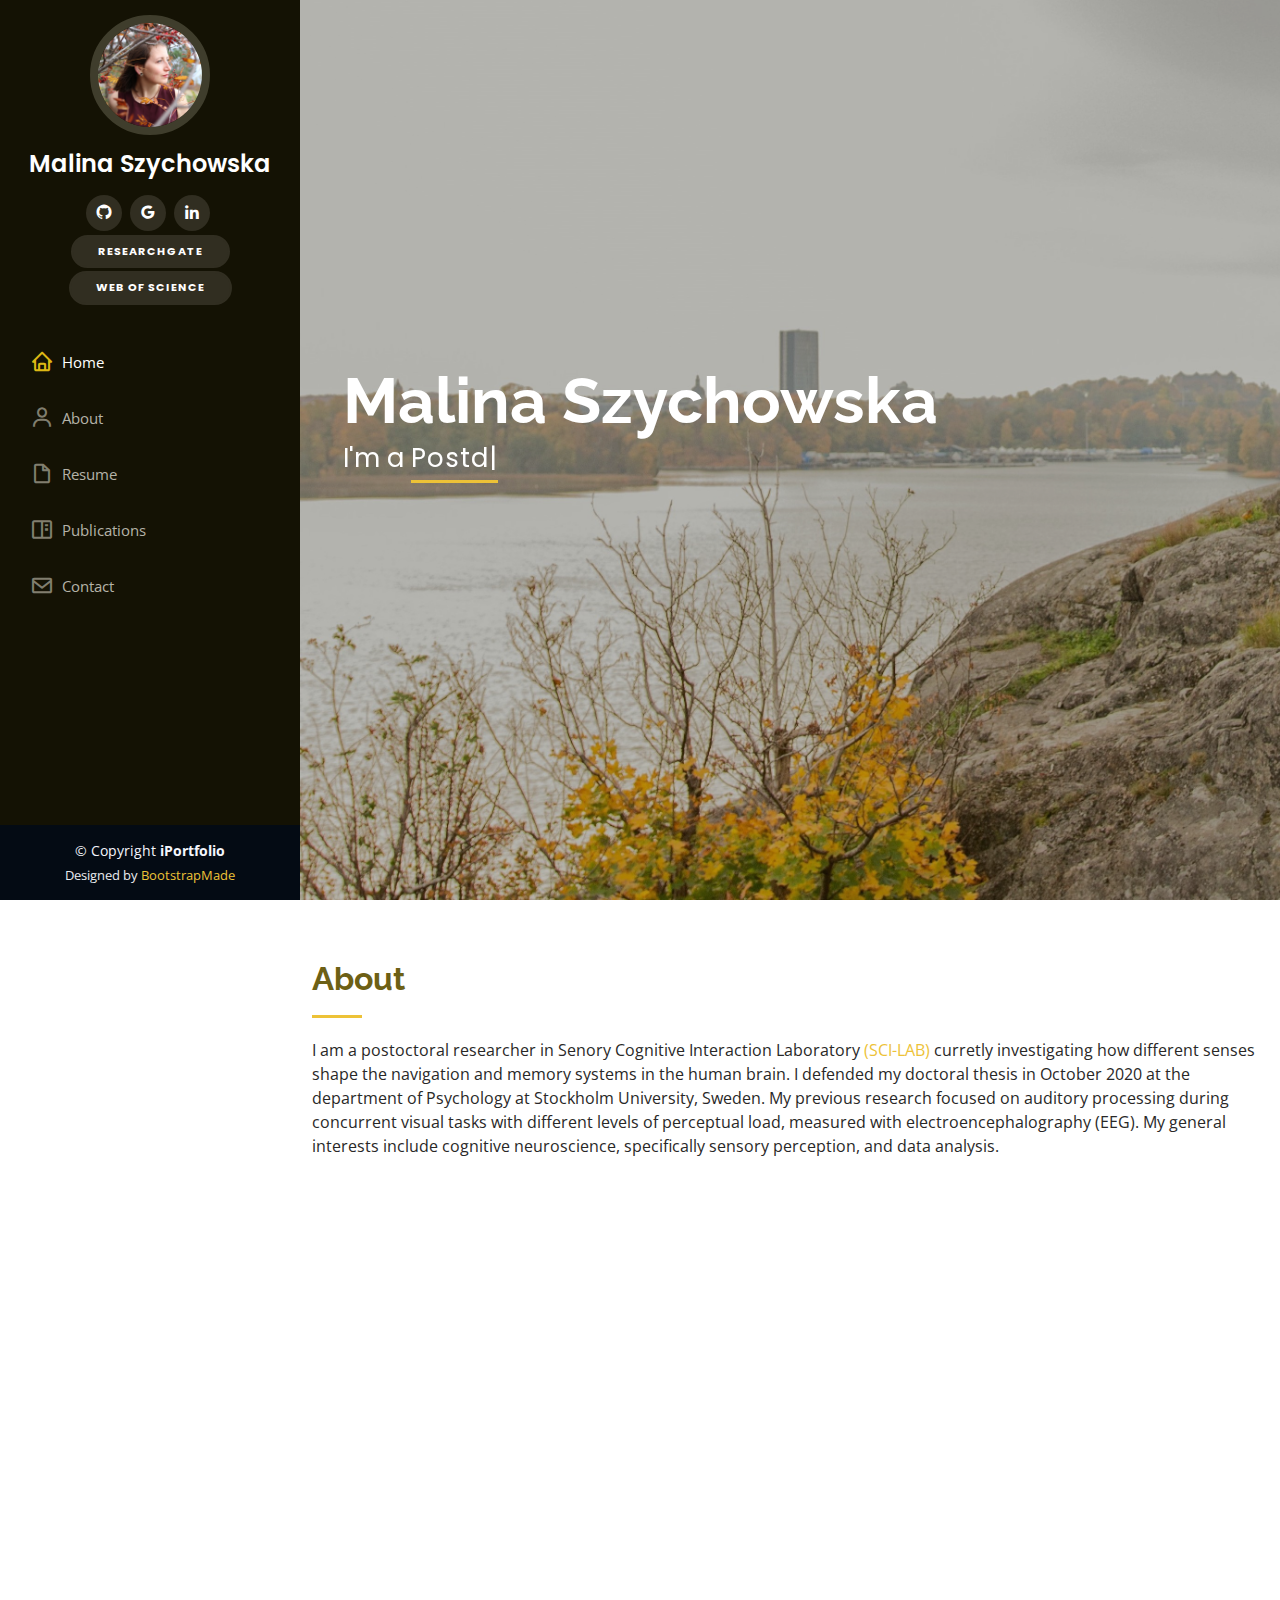
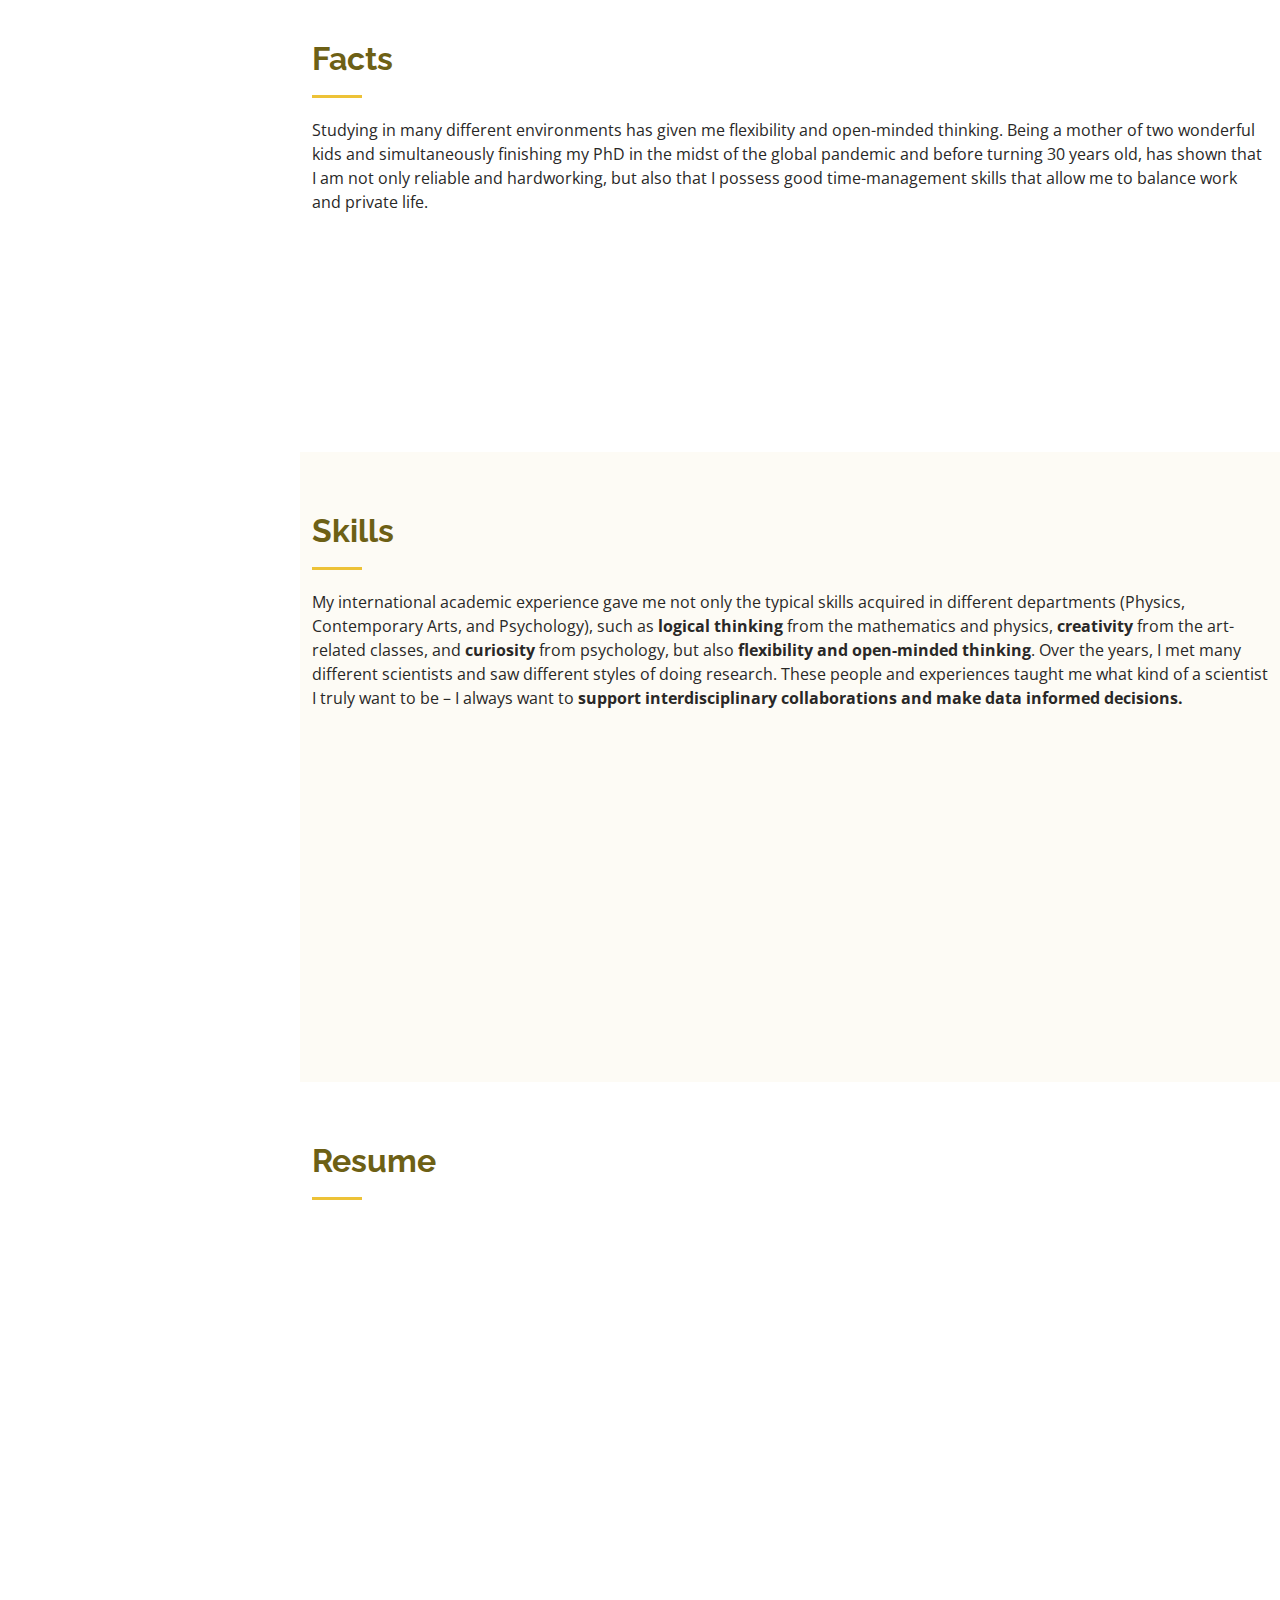
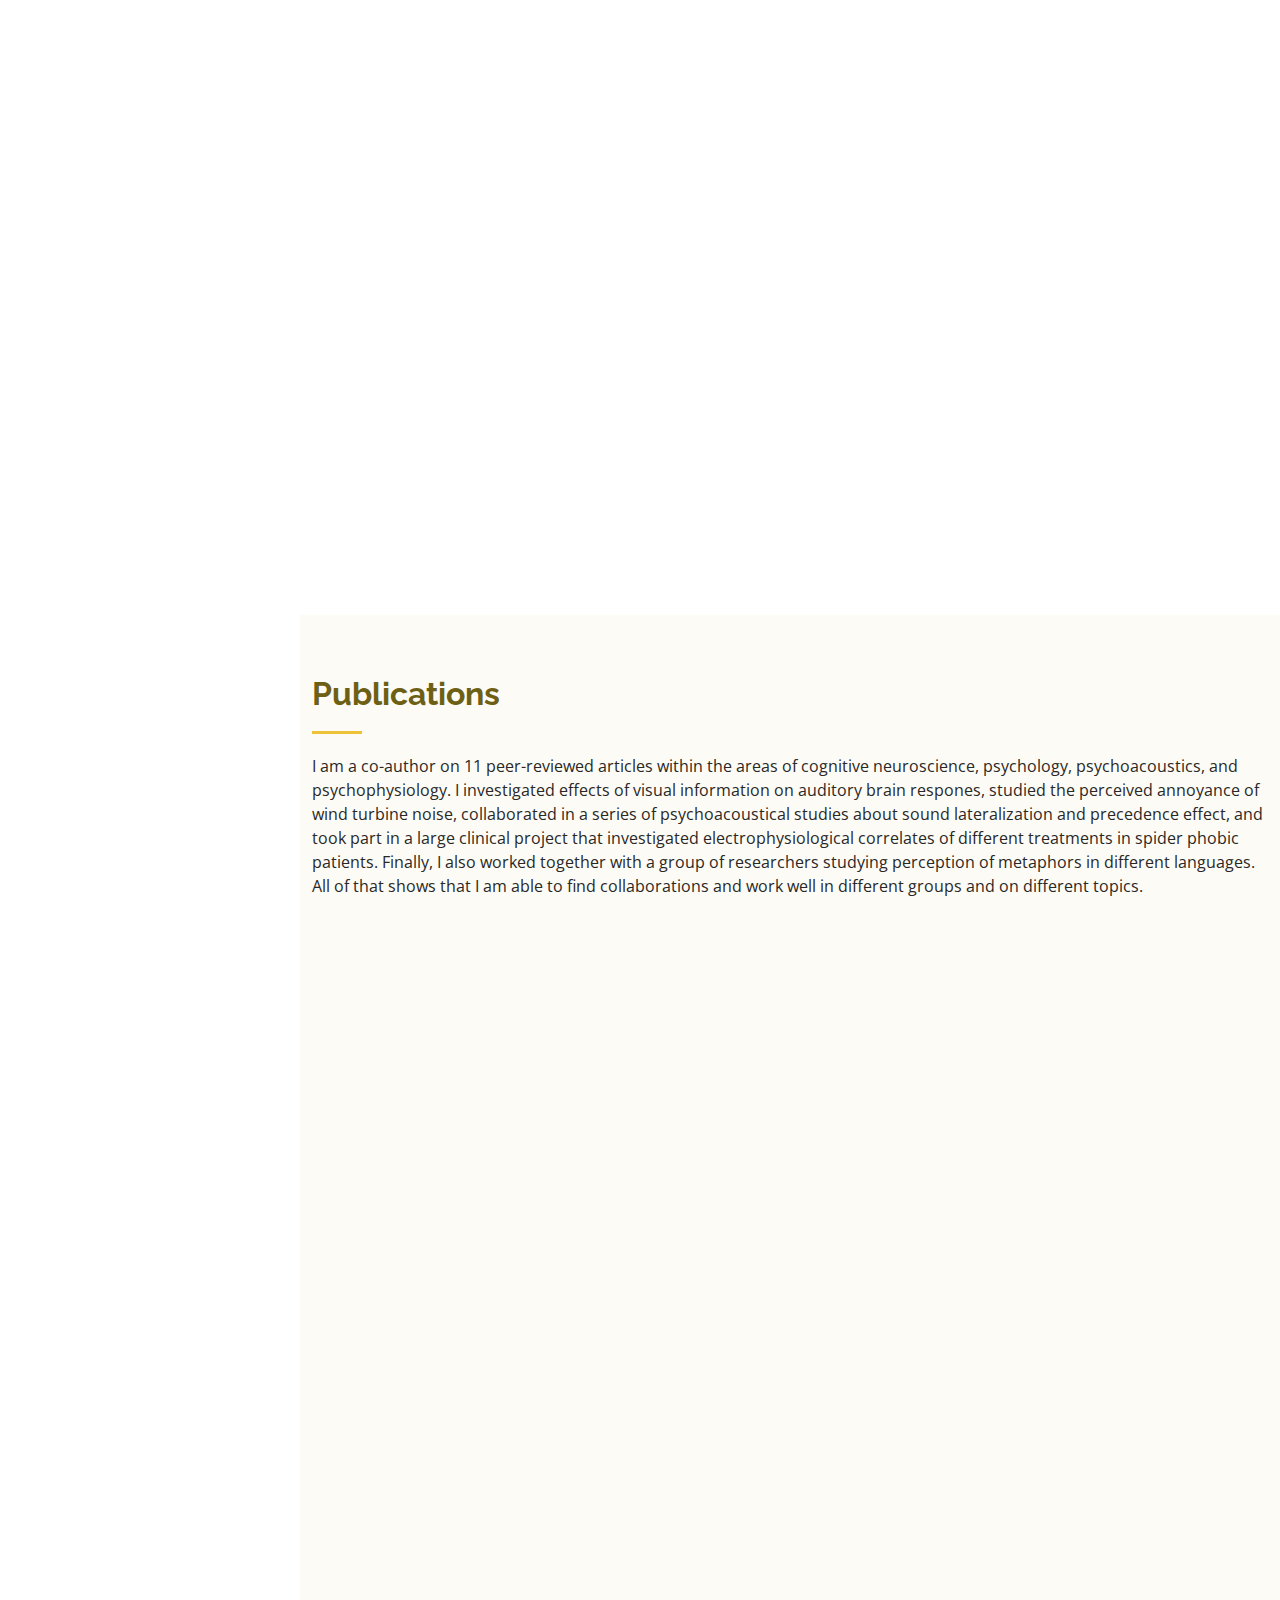
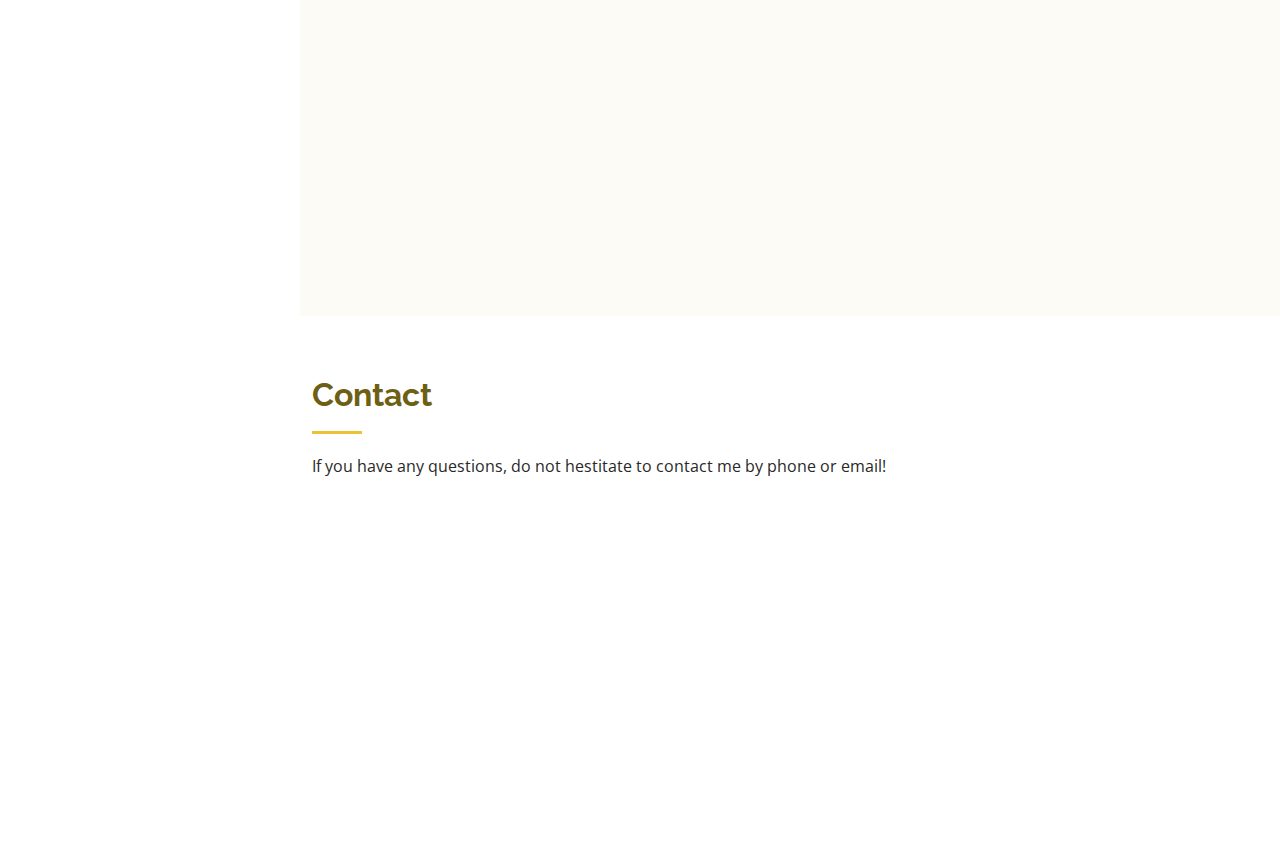
==== commit 35a9130d: "small visual update" ====
--- a/index.html
+++ b/index.html
@@ -55,7 +55,7 @@
           <a href="https://scholar.google.com/citations?hl=pl&user=_LzJNPgAAAAJ" class="google-plus" target="_blank"><i class="bx bxl-google"></i></a>
           <a href="https://www.linkedin.com/in/malina-szychowska/" class="linkedin" target="_blank"><i class="bx bxl-linkedin"></i></a>
         </div>
-        <div class="mt-1 text-center" data-aos="fade-up">
+        <div class="mt-1 text-center">
           <a href="https://www.researchgate.net/profile/Malina-Szychowska" class="button-links" target="_blank"><strong>ResearchGate</strong></a>
           <a href="http://www.webofscience.com/wos/author/record/H-8132-2019" class="button-links" target="_blank"><strong>Web of Science</strong></a>          
         </div>
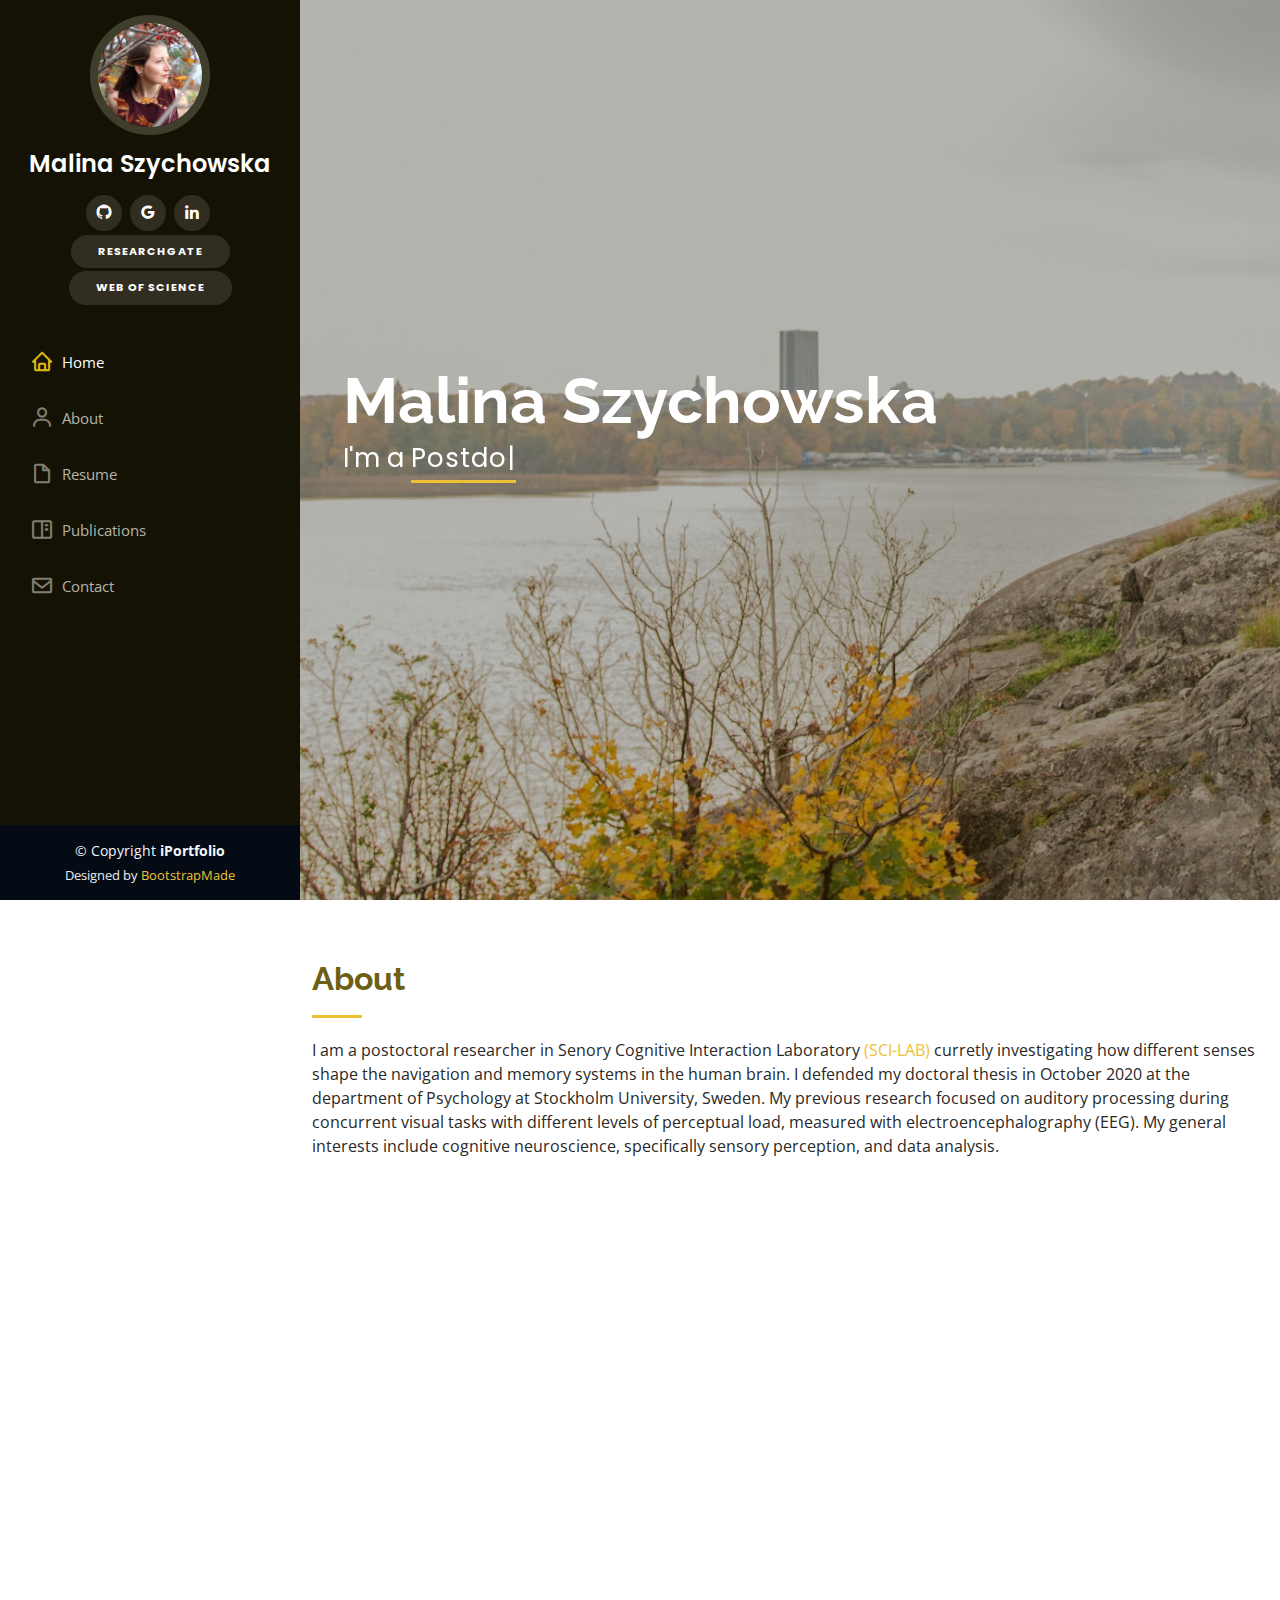
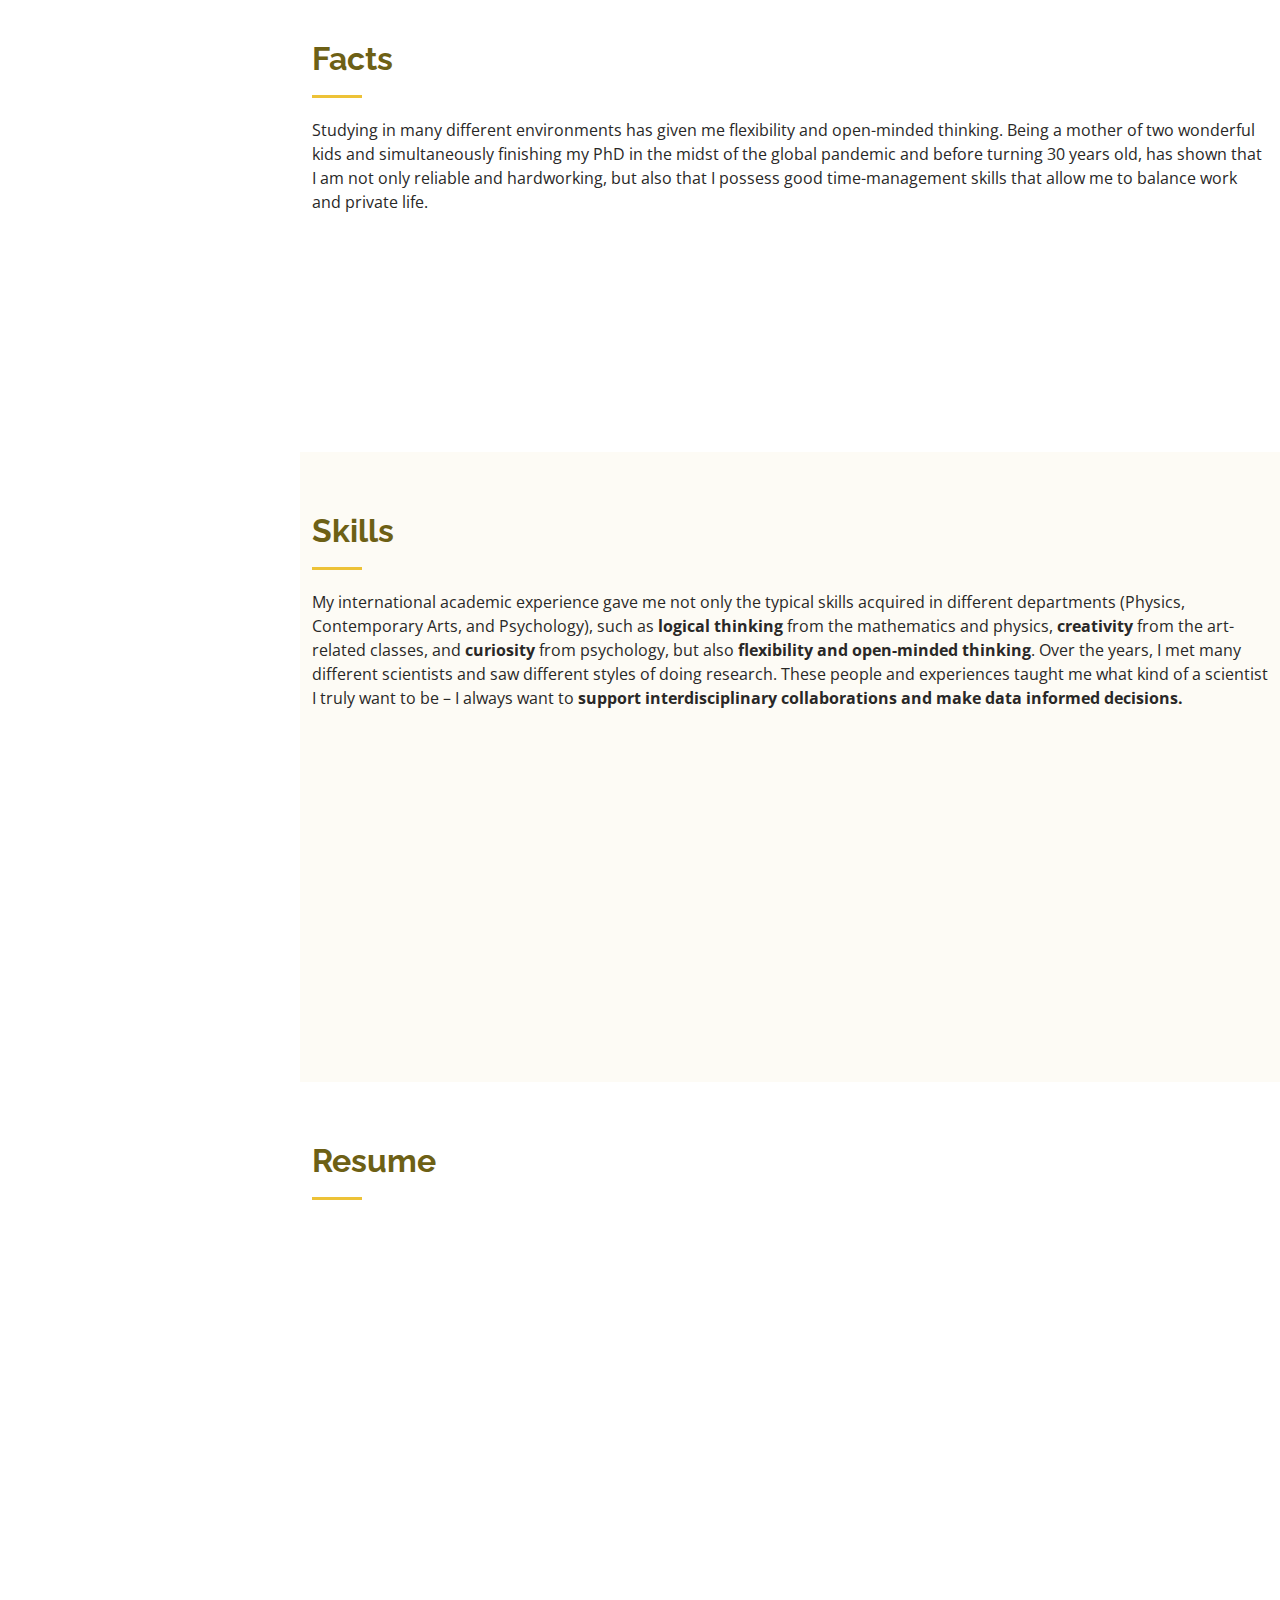
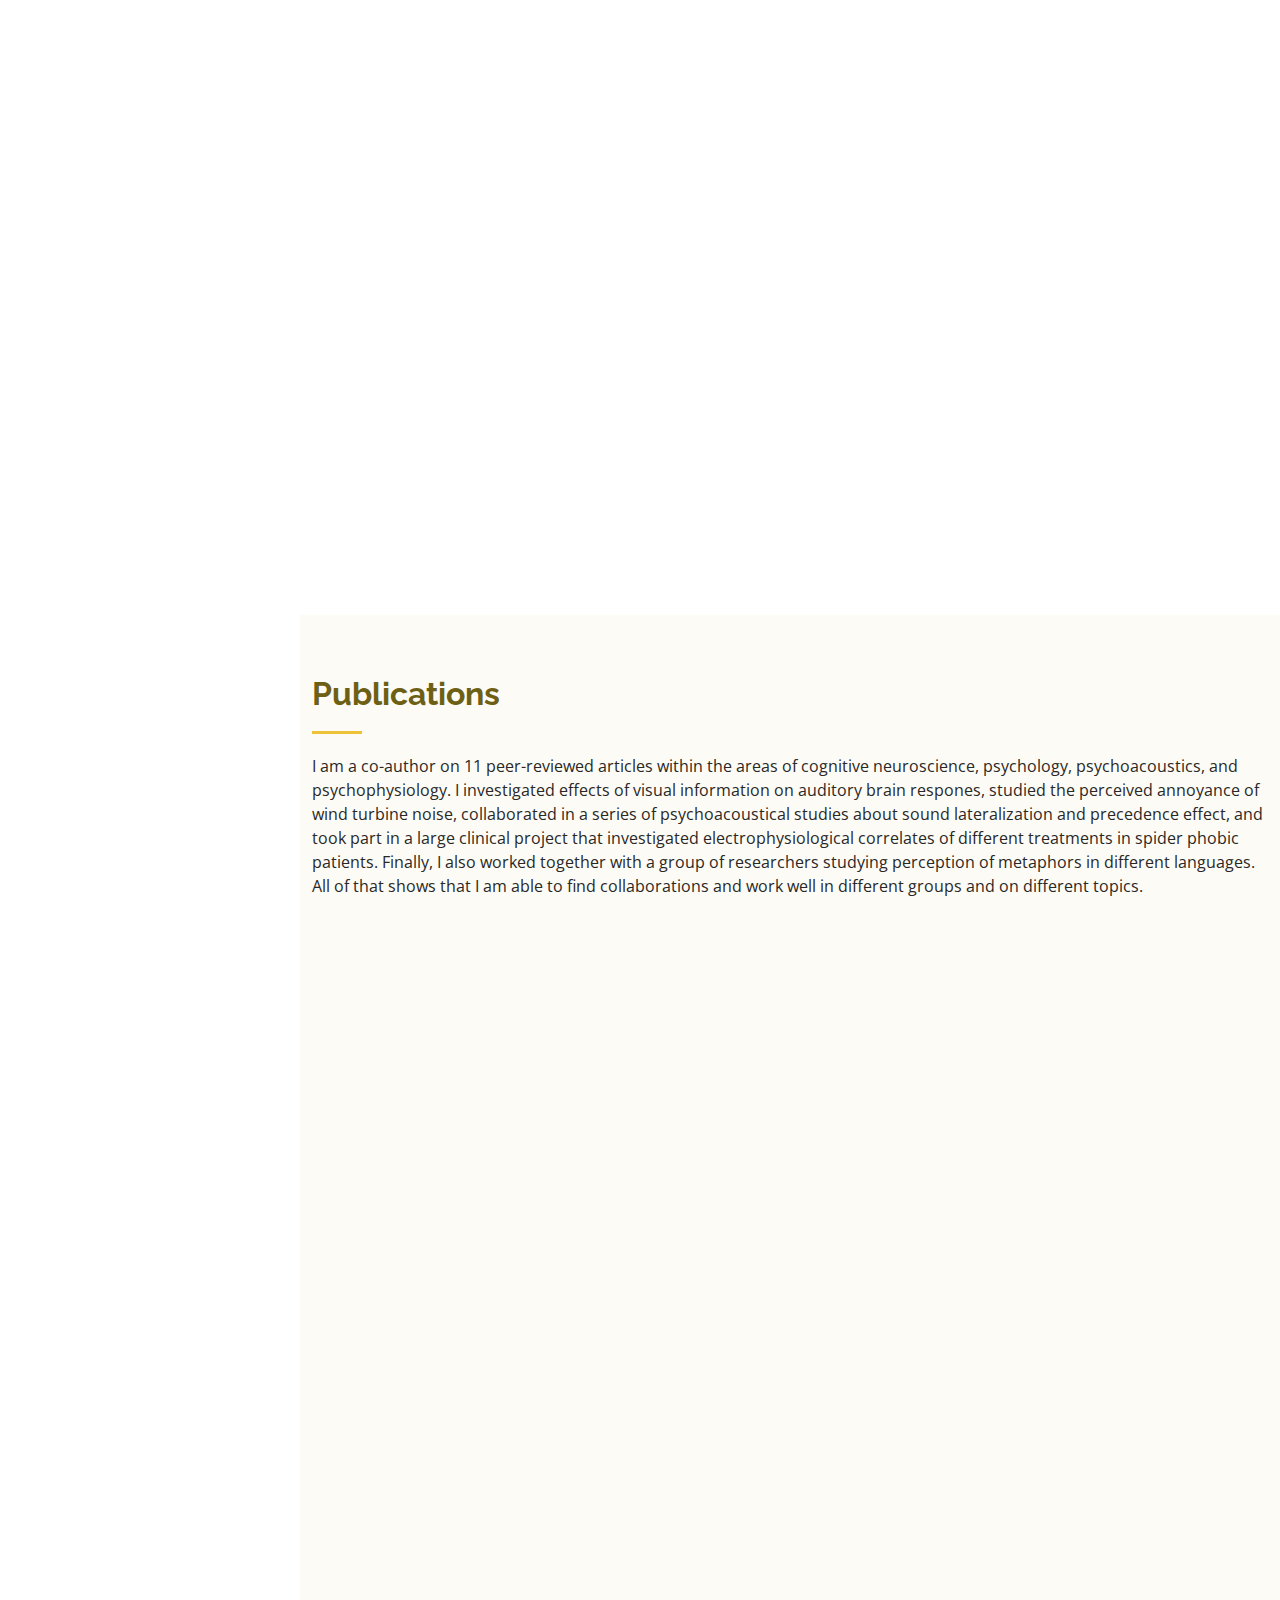
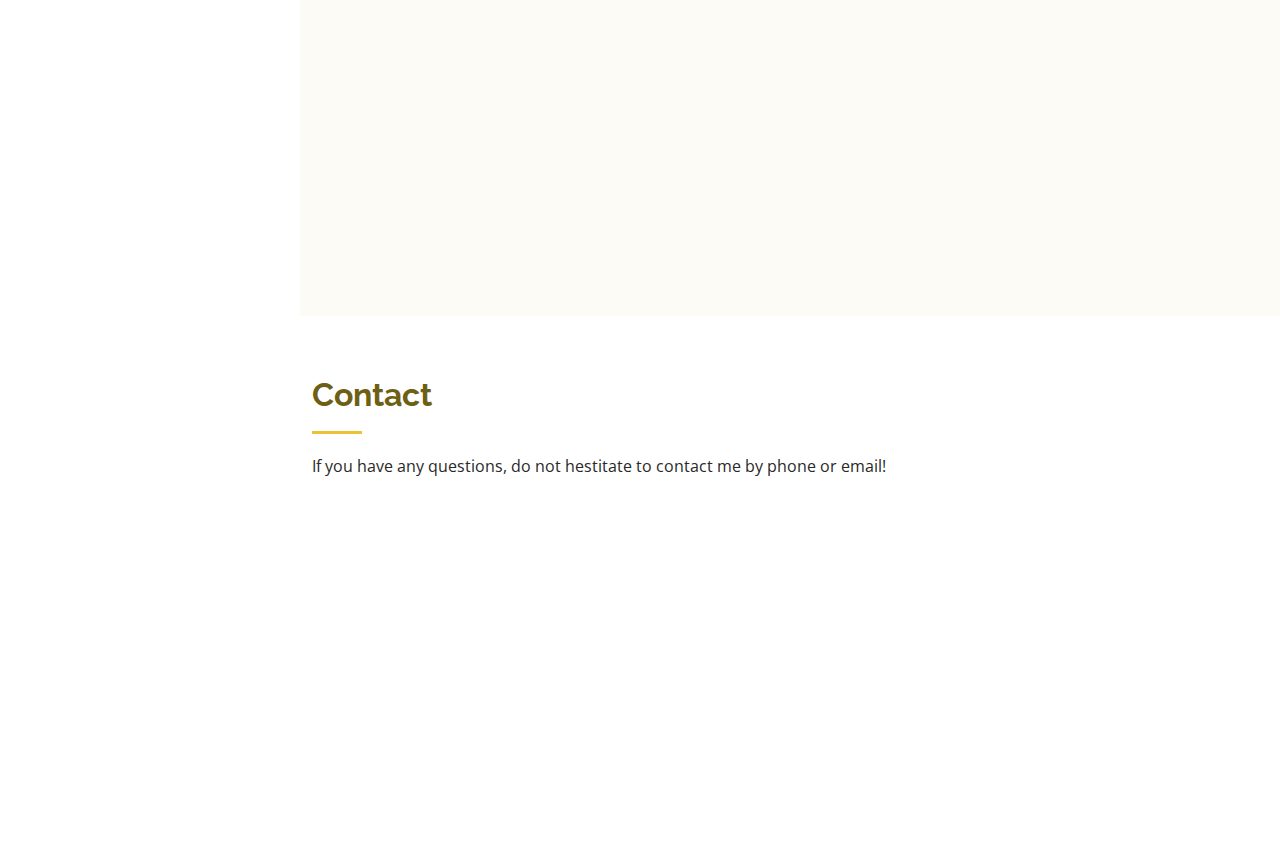
==== commit cc37d945: "update review service" ====
--- a/index.html
+++ b/index.html
@@ -447,9 +447,9 @@
             <div class="resume-item">
               <h4>Review Service</h4>
               <h5>Manuscripts</h5>
-              <p><em>14 verified reviews for eight journals since 2017 (high impact journals in bold)</em></p>
-              <p>Archives of Acoustics, Auditory Perception & Cognition,  BMC Psychology, Cognition & Emotion, <b>Emotion</b>,
-                <b>Neuroscience and Biobehavioral Reviews</b>, Neuroscience Letters, <b> Psychophysiology </b> Social Cognitive & Affective Neuroscience </p>
+              <p><em>14 verified reviews for nine journals since 2017 (high impact journals in bold)</em></p>
+              <p>Archives of Acoustics, Auditory Perception & Cognition, BMC Psychology, Cognition & Emotion, <b>Emotion</b>,
+                <b>Neuroscience and Biobehavioral Reviews</b>, Neuroscience Letters, <b>Psychophysiology</b>, Social Cognitive & Affective Neuroscience </p>
               <h5>Conferences</h5>
               <p>Reviewer in article competition during the National Student Conference on Acoustics, OSKA 2018</p>
             </div>
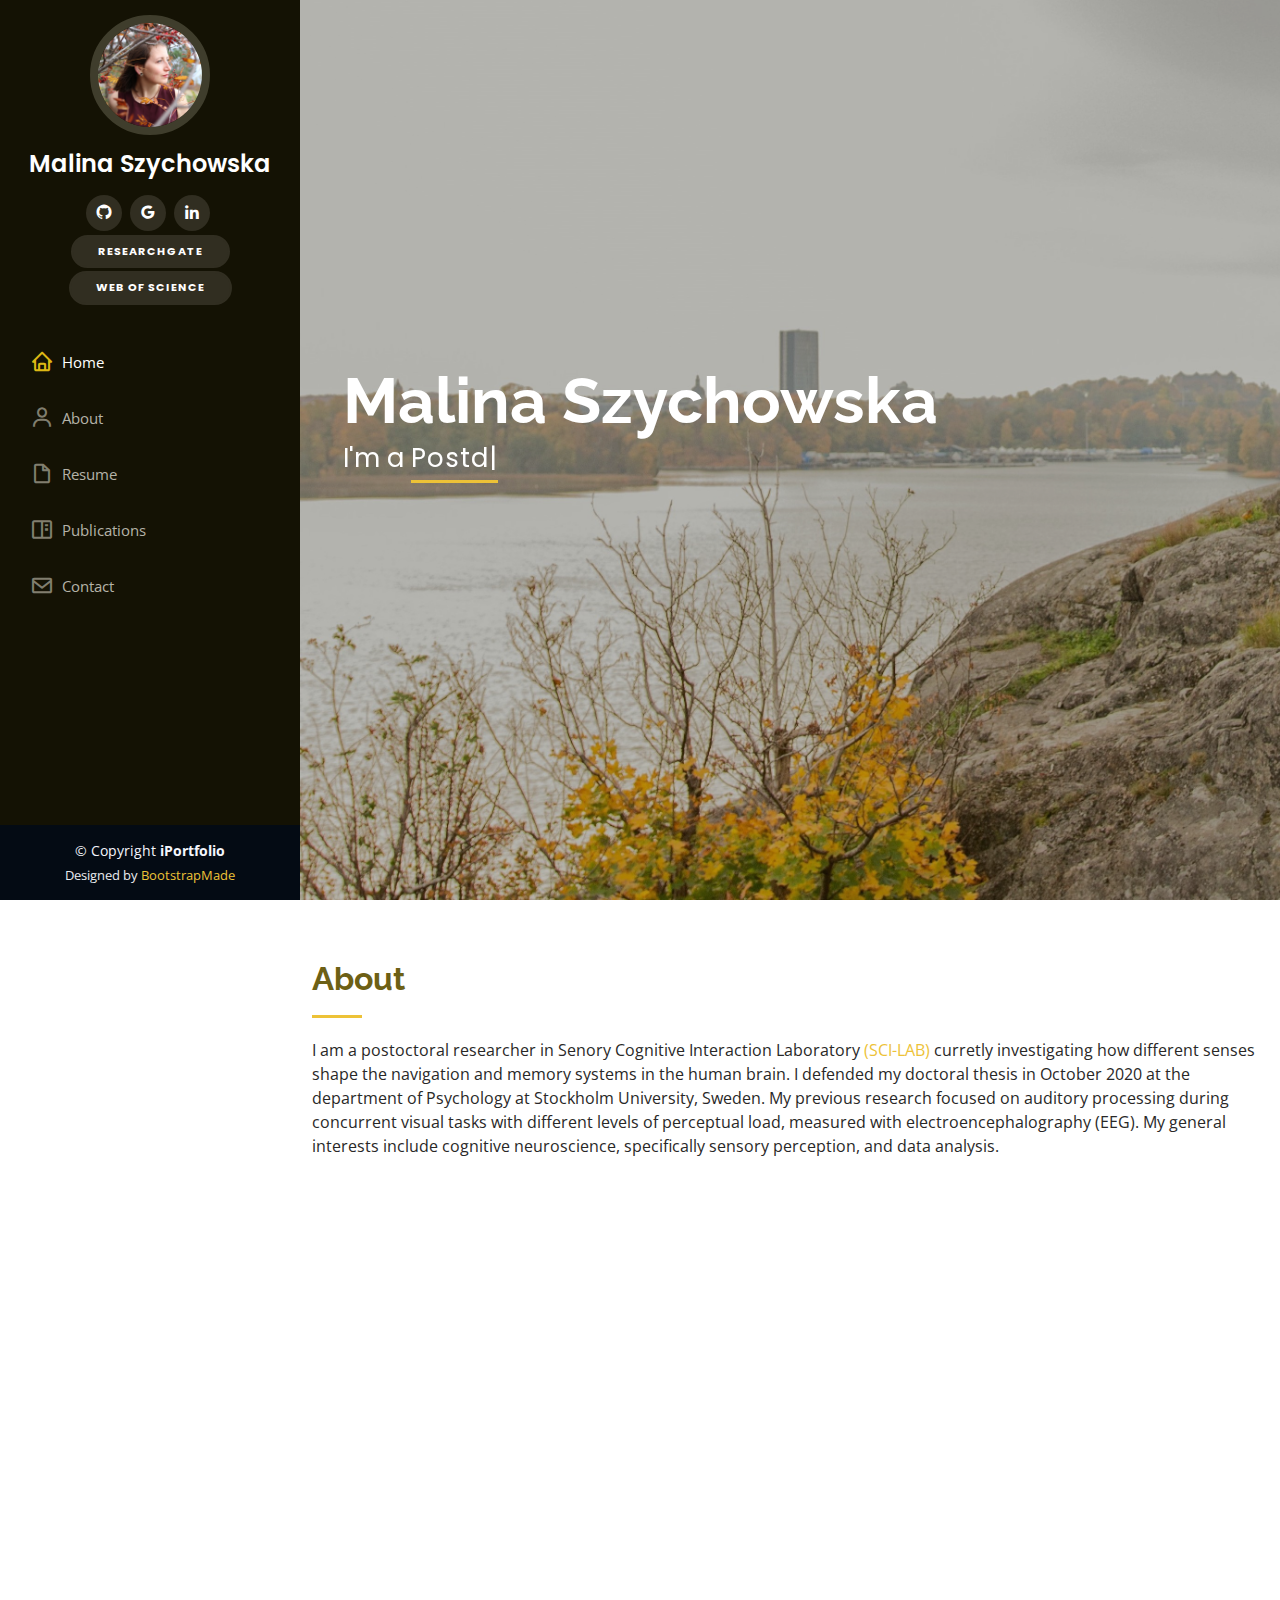
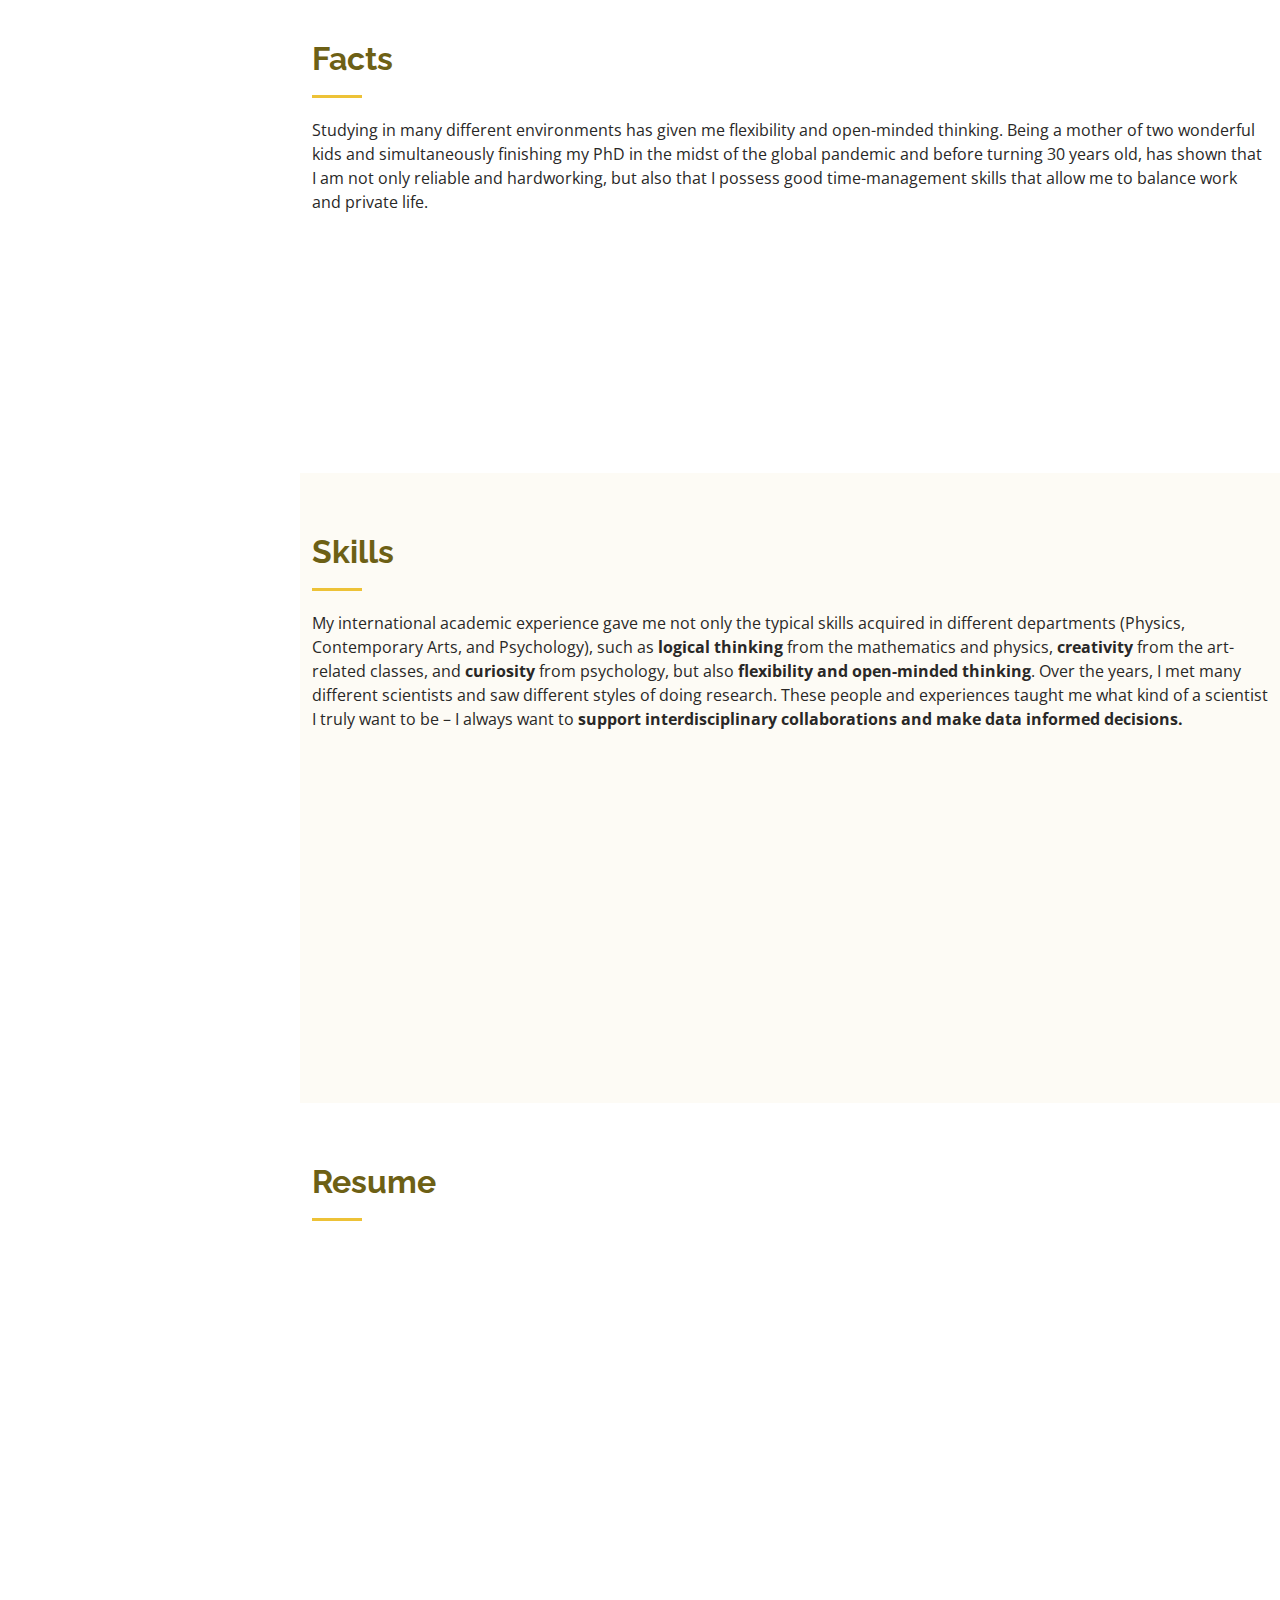
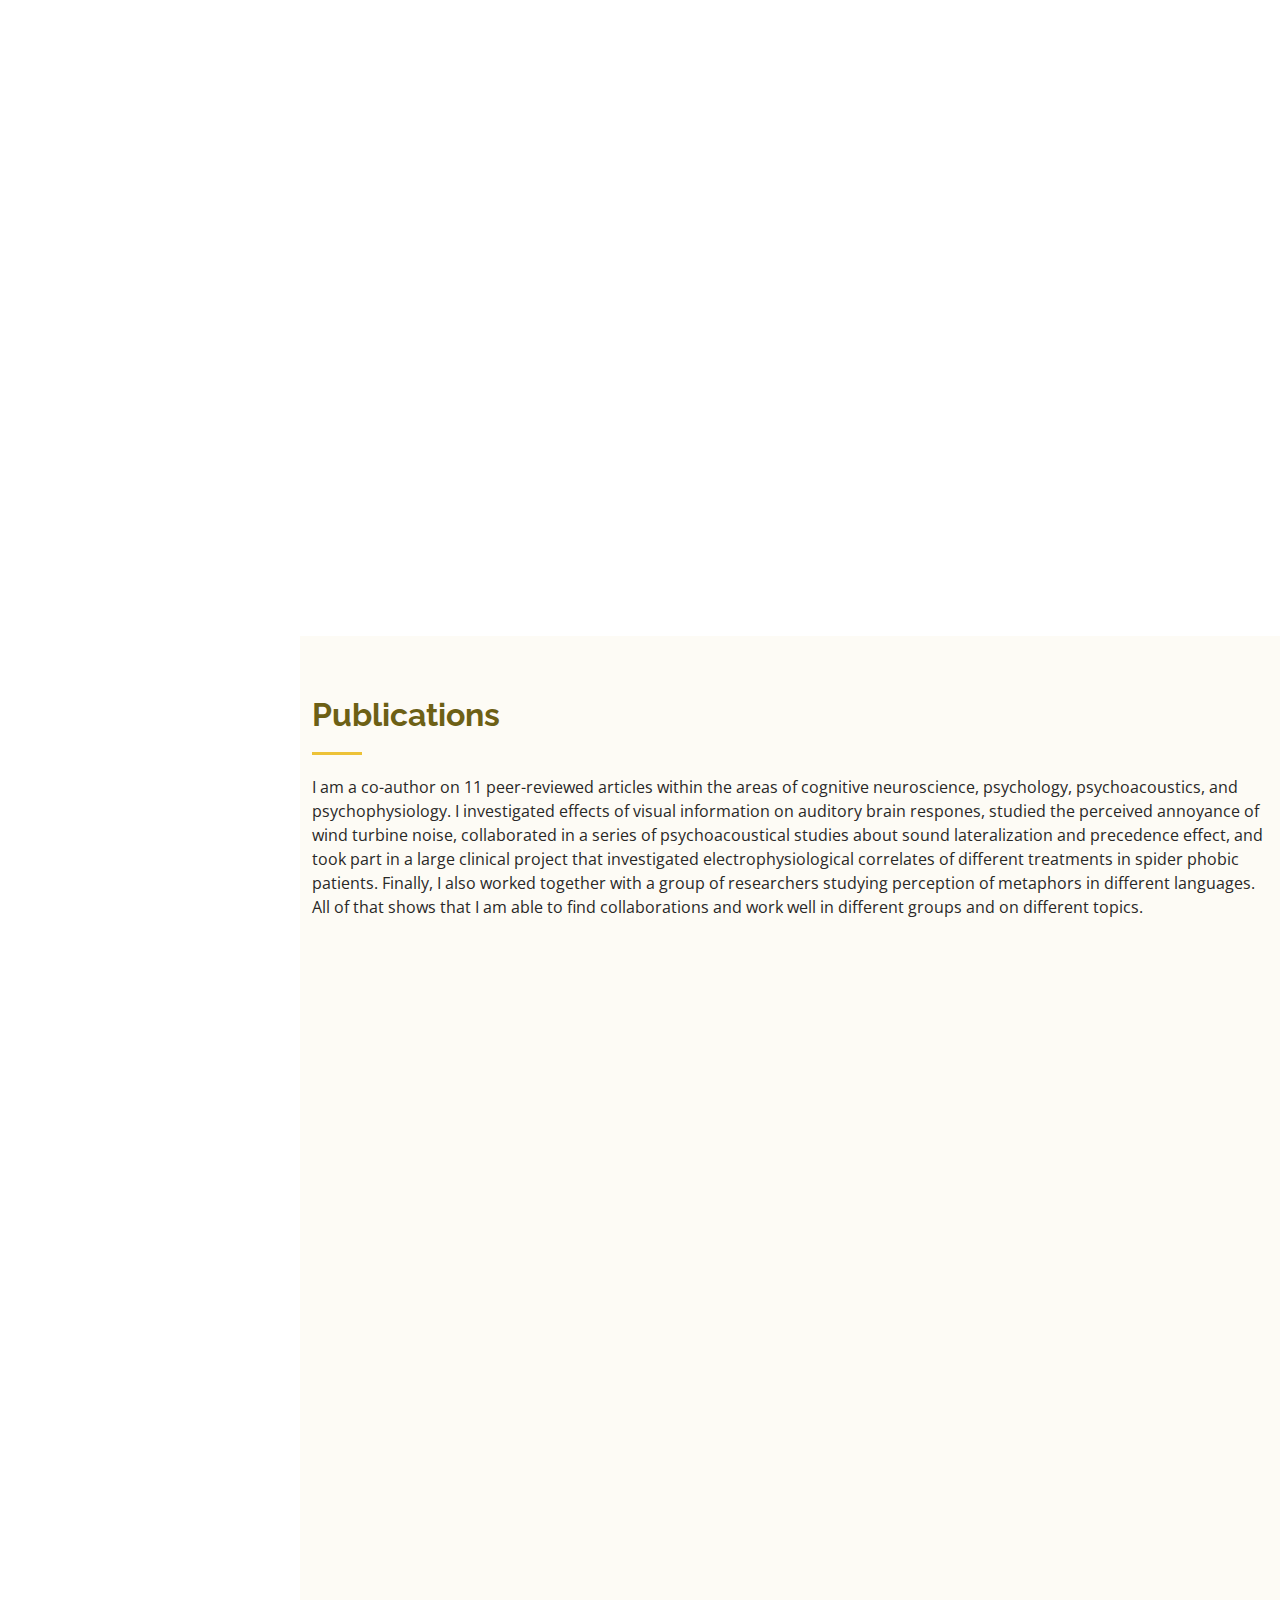
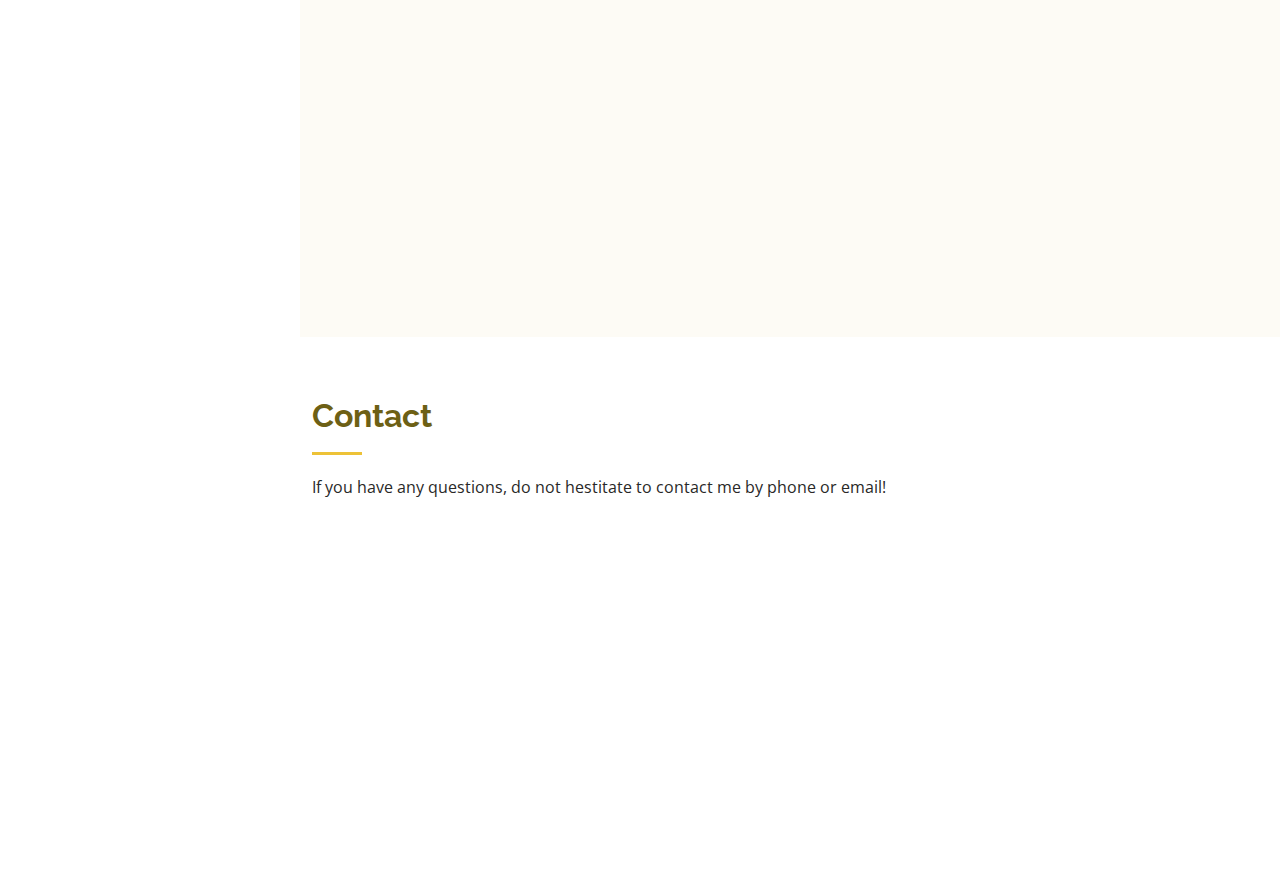
==== commit a92a4969: "update stats" ====
--- a/index.html
+++ b/index.html
@@ -57,7 +57,7 @@
         </div>
         <div class="mt-1 text-center">
           <a href="https://www.researchgate.net/profile/Malina-Szychowska" class="button-links" target="_blank"><strong>ResearchGate</strong></a>
-          <a href="http://www.webofscience.com/wos/author/record/H-8132-2019" class="button-links" target="_blank"><strong>Web of Science</strong></a>          
+          <a href="https://www.webofscience.com/wos/author/record/H-8132-2019" class="button-links" target="_blank"><strong>Web of Science</strong></a>          
         </div>
       </div>
 
@@ -163,7 +163,7 @@
           <div class="col-lg-3 col-md-6 d-md-flex align-items-md-stretch" data-aos="fade-up" data-aos-delay="100">
             <div class="count-box">
               <i class="bi bi-diagram-3"></i>
-              <span data-purecounter-start="0" data-purecounter-end="135" data-purecounter-duration="1" class="purecounter"></span>
+              <span data-purecounter-start="0" data-purecounter-end="142" data-purecounter-duration="1" class="purecounter"></span>
               <p><strong>Citations</strong></p>
             </div>
           </div>
@@ -179,8 +179,8 @@
           <div class="col-lg-3 col-md-6 d-md-flex align-items-md-stretch" data-aos="fade-up" data-aos-delay="300">
             <div class="count-box">
               <i class="bi bi-bank"></i>
-              <span data-purecounter-start="0" data-purecounter-end="14" data-purecounter-duration="1" class="purecounter"></span>
-              <p><strong>Peer reviews</strong> verified on Publons</p>
+              <span data-purecounter-start="0" data-purecounter-end="16" data-purecounter-duration="1" class="purecounter"></span>
+              <p><strong>Peer reviews</strong> verified on Web of Science</p>
             </div>
           </div>
 <!-- 
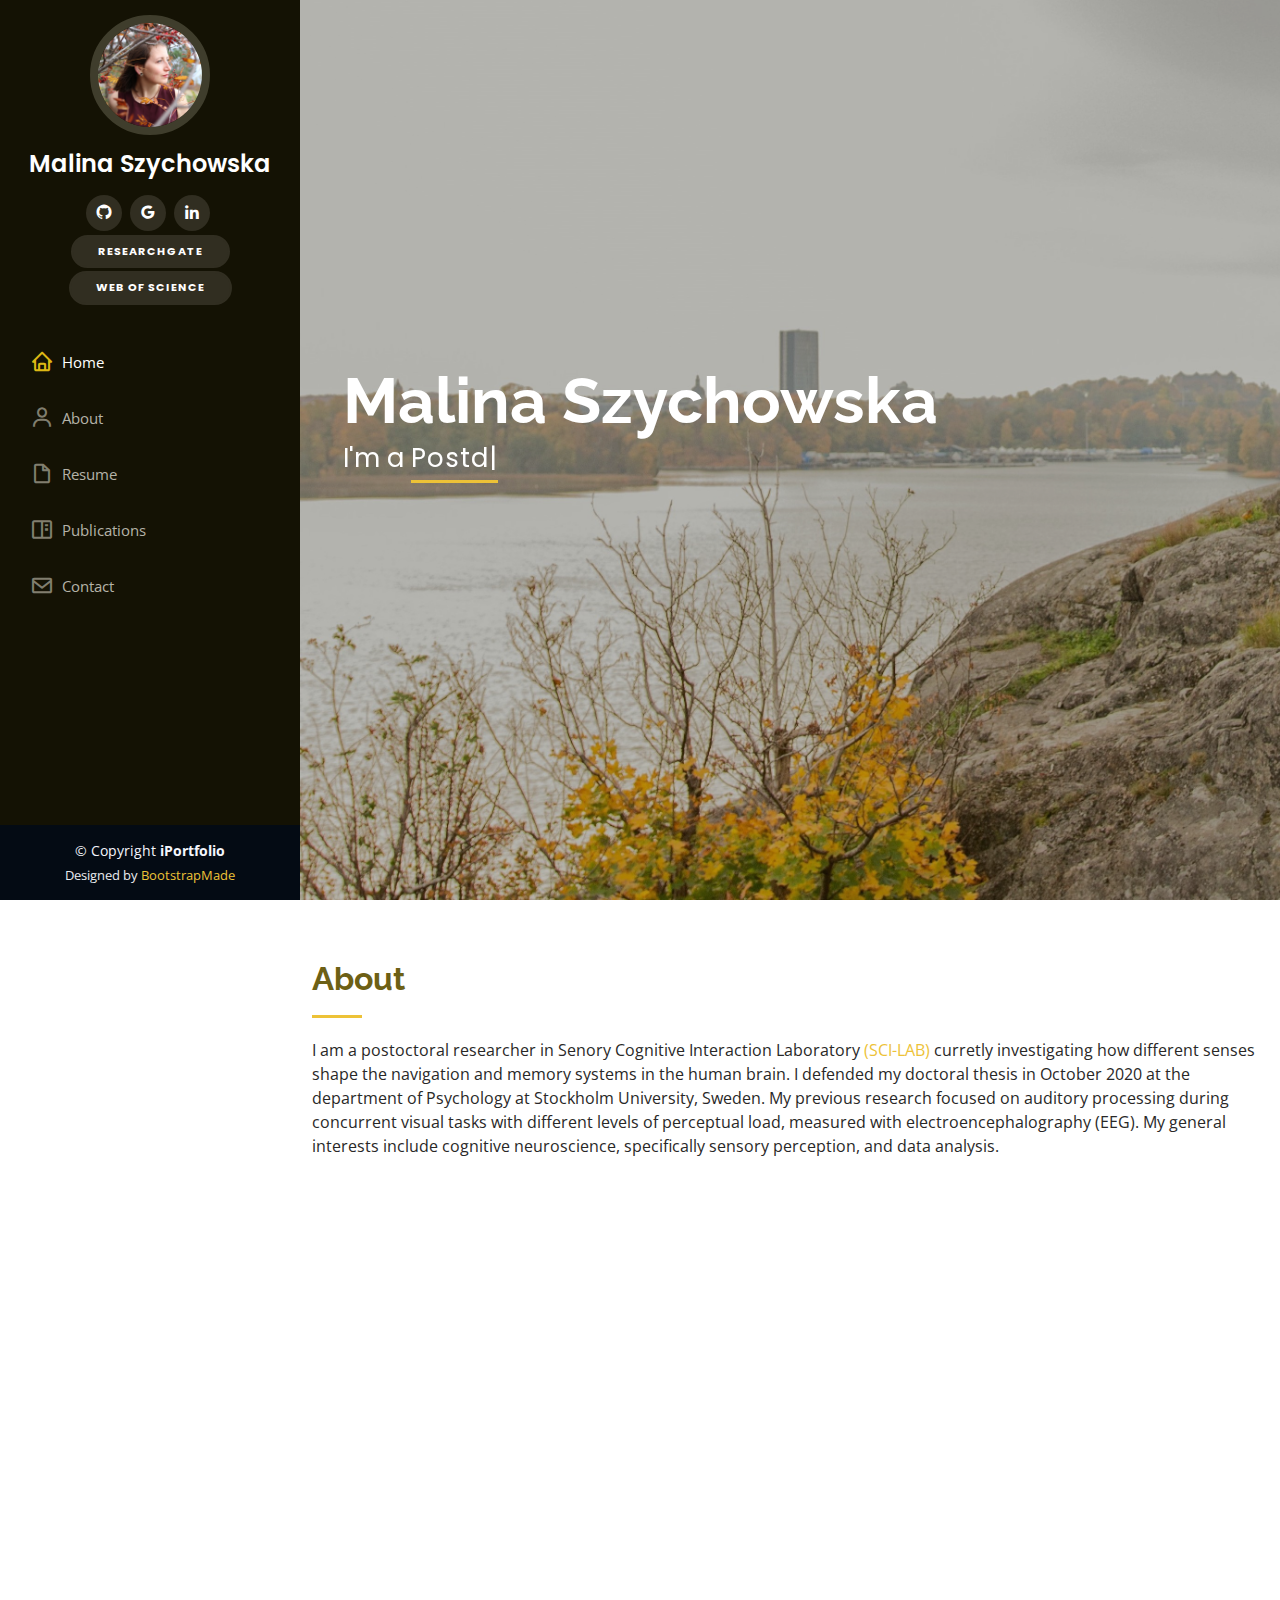
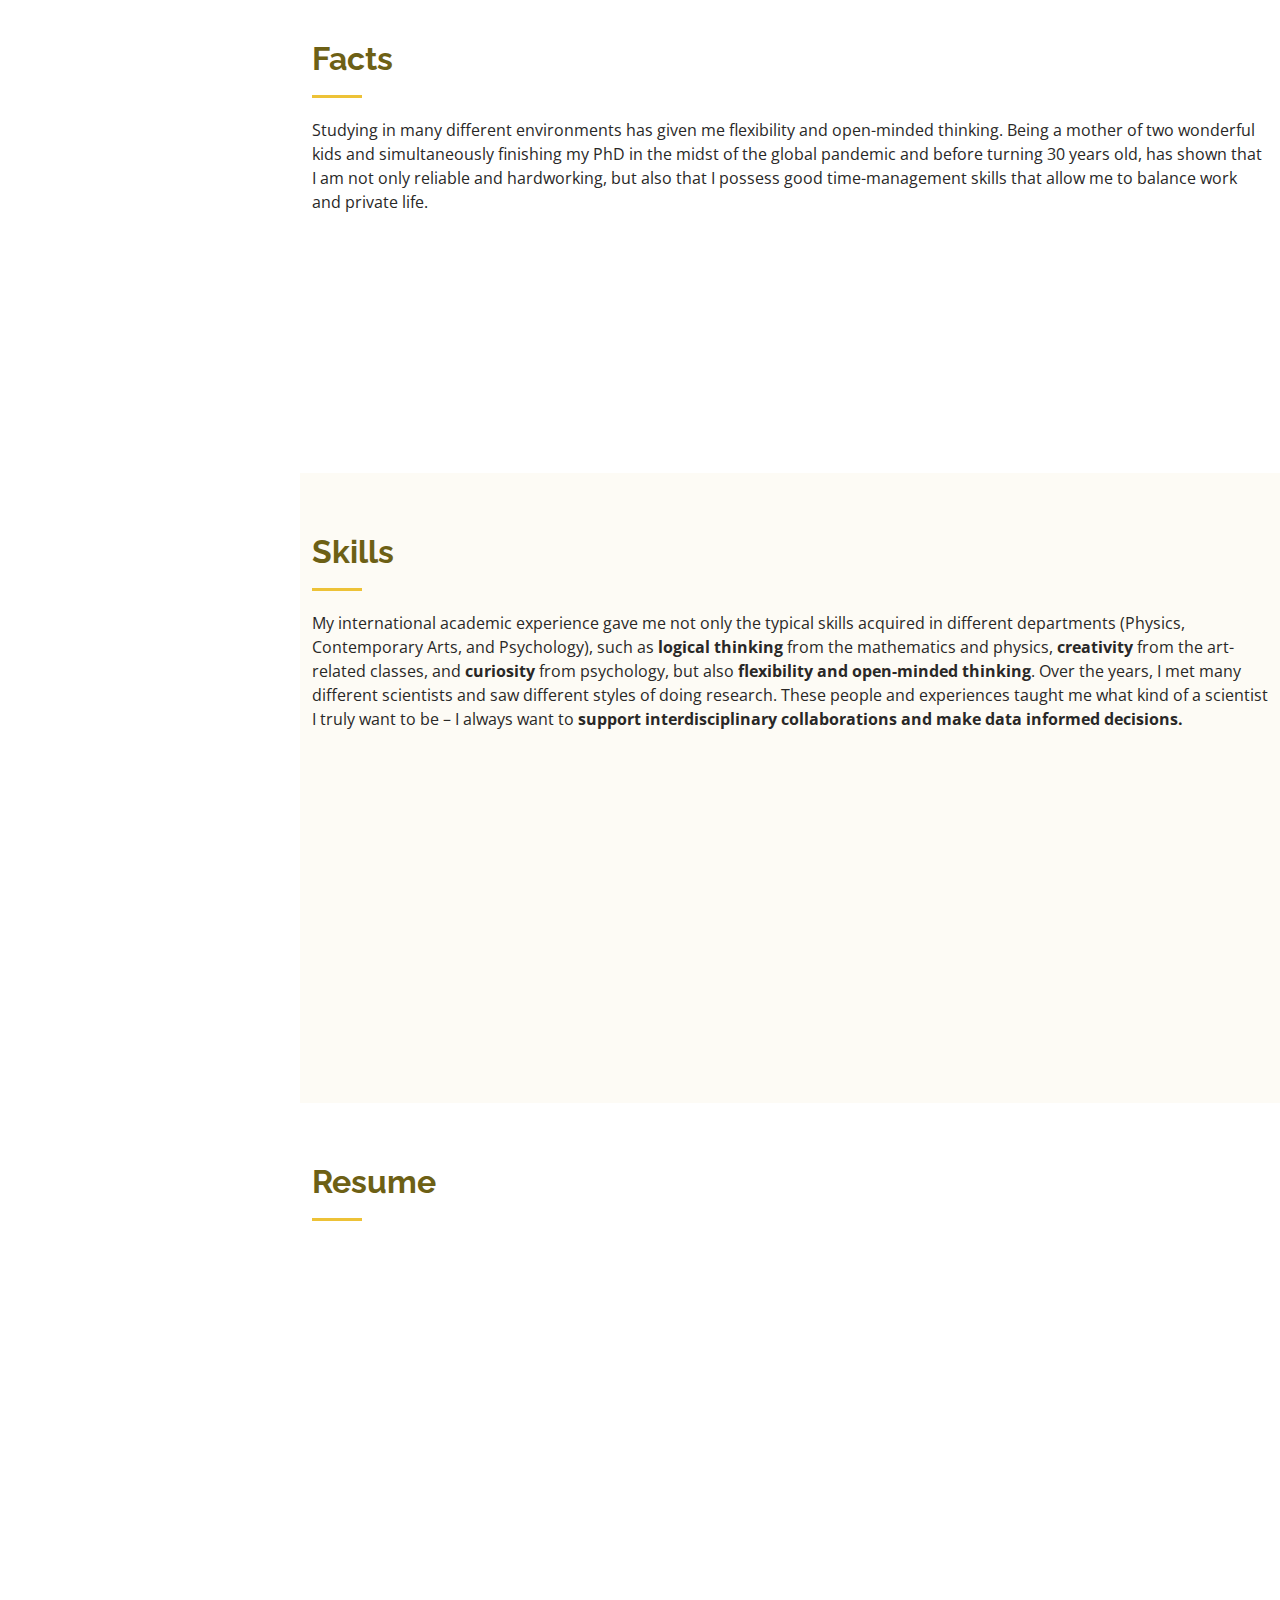
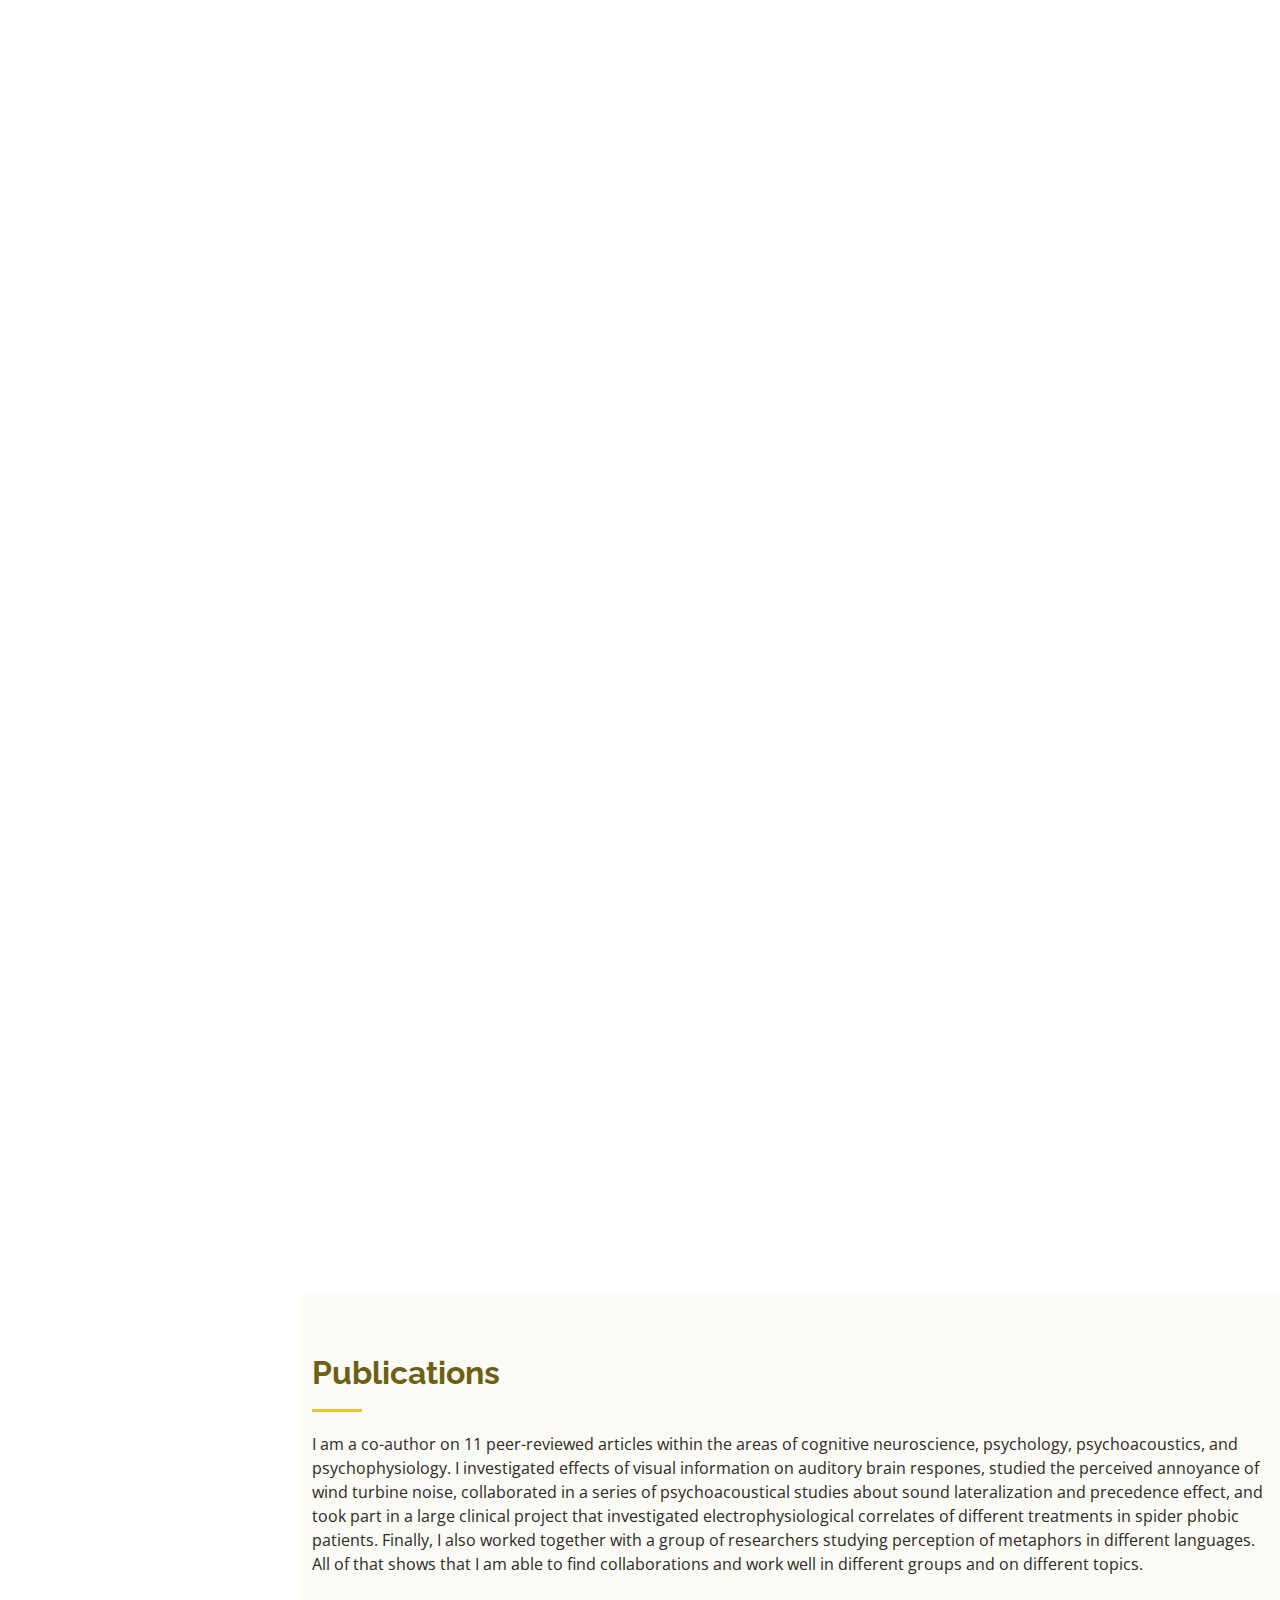
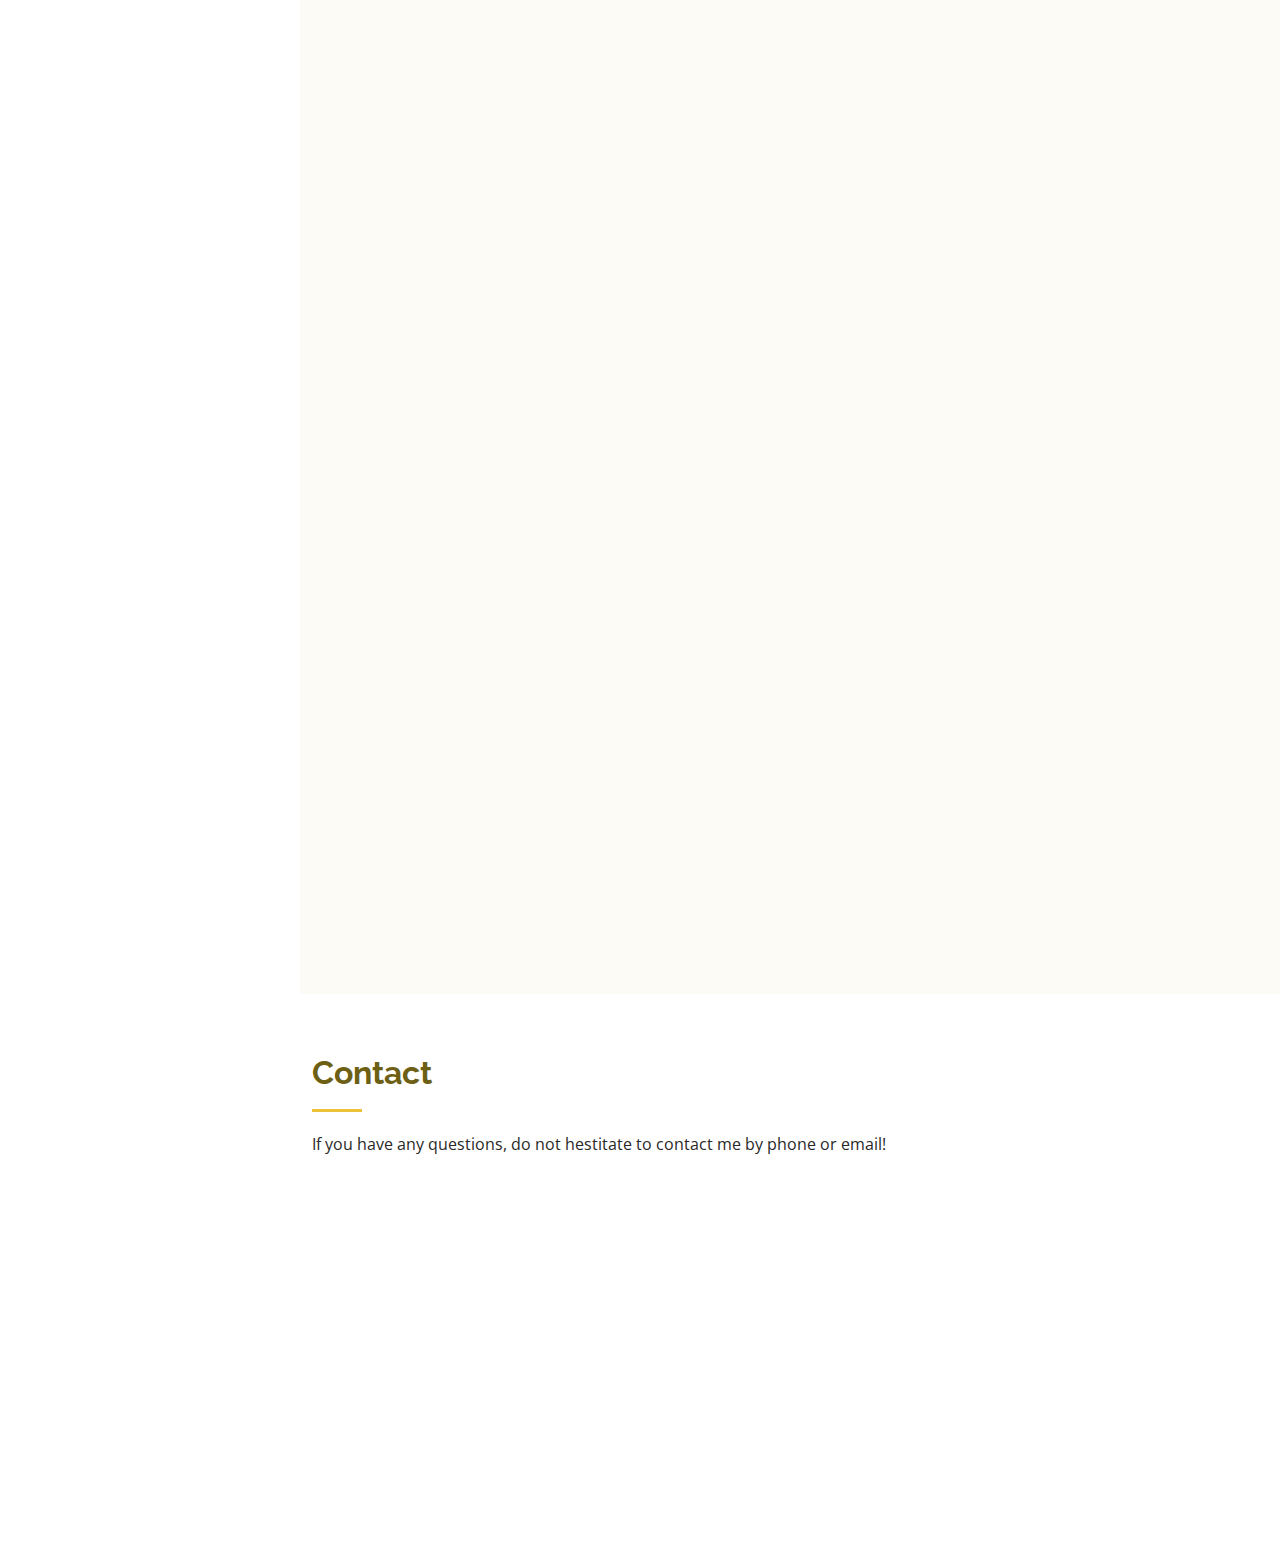
==== commit 859498b6: "add teaching and supervision and prof development" ====
--- a/index.html
+++ b/index.html
@@ -447,11 +447,34 @@
             <div class="resume-item">
               <h4>Review Service</h4>
               <h5>Manuscripts</h5>
-              <p><em>14 verified reviews for nine journals since 2017 (high impact journals in bold)</em></p>
+              <p><em>16 verified reviews for 10 journals since 2017 (high impact journals in bold)</em></p>
               <p>Archives of Acoustics, Auditory Perception & Cognition, BMC Psychology, Cognition & Emotion, <b>Emotion</b>,
-                <b>Neuroscience and Biobehavioral Reviews</b>, Neuroscience Letters, <b>Psychophysiology</b>, Social Cognitive & Affective Neuroscience </p>
+                <b>Neuroscience and Biobehavioral Reviews</b>, Neuroscience Letters, <b>Psychophysiology</b>, Social Cognitive & Affective Neuroscience 
+                Translational Neuroscience</p>
               <h5>Conferences</h5>
               <p>Reviewer in article competition during the National Student Conference on Acoustics, OSKA 2018</p>
+            </div>
+
+            <div class="resume-item">
+              <h4>Teaching and supervision</h4>
+              <h5>Teaching</h5>
+              <p>2017:              Seminar leader for the course: “Statistics II” for doctoral students (programming seminars), Department of Psychology, SU.</p>
+              <p>2022 – present:    Lecturer, seminar and laboratory leader for the course: “Psychology of Perception” (“Perceptionpsykologi”), Department of Psychology, SU.</p>
+              <h5>Supervision</h5>
+              <p>co-supervised on Master level: </p>
+              <p>co-supervised on Bachelor level: </p>
+              <p>Students coursework: 3</p>
+            </div>
+
+            <div class="resume-item">
+              <h4>Academic leadership and pedagogy training</h4>
+              <h5>Courses</h5>
+              <p>2017: “Introduction to teaching for postgraduate students and postdoctoral researchers”</p>
+              <p>2022: “Professional development course 1: Teaching and Learning”</p>
+              <h5>Workshops</h5>
+              <p>2022: “Design for Active Learning in new ALC rooms”</p>
+              <p>2022: “Use the right digital tool for your teaching”</p>
+              <p>2022: “Examine your students effectively, sustainably and pedagogically with digital support system”</p>
             </div>
 
           </div>
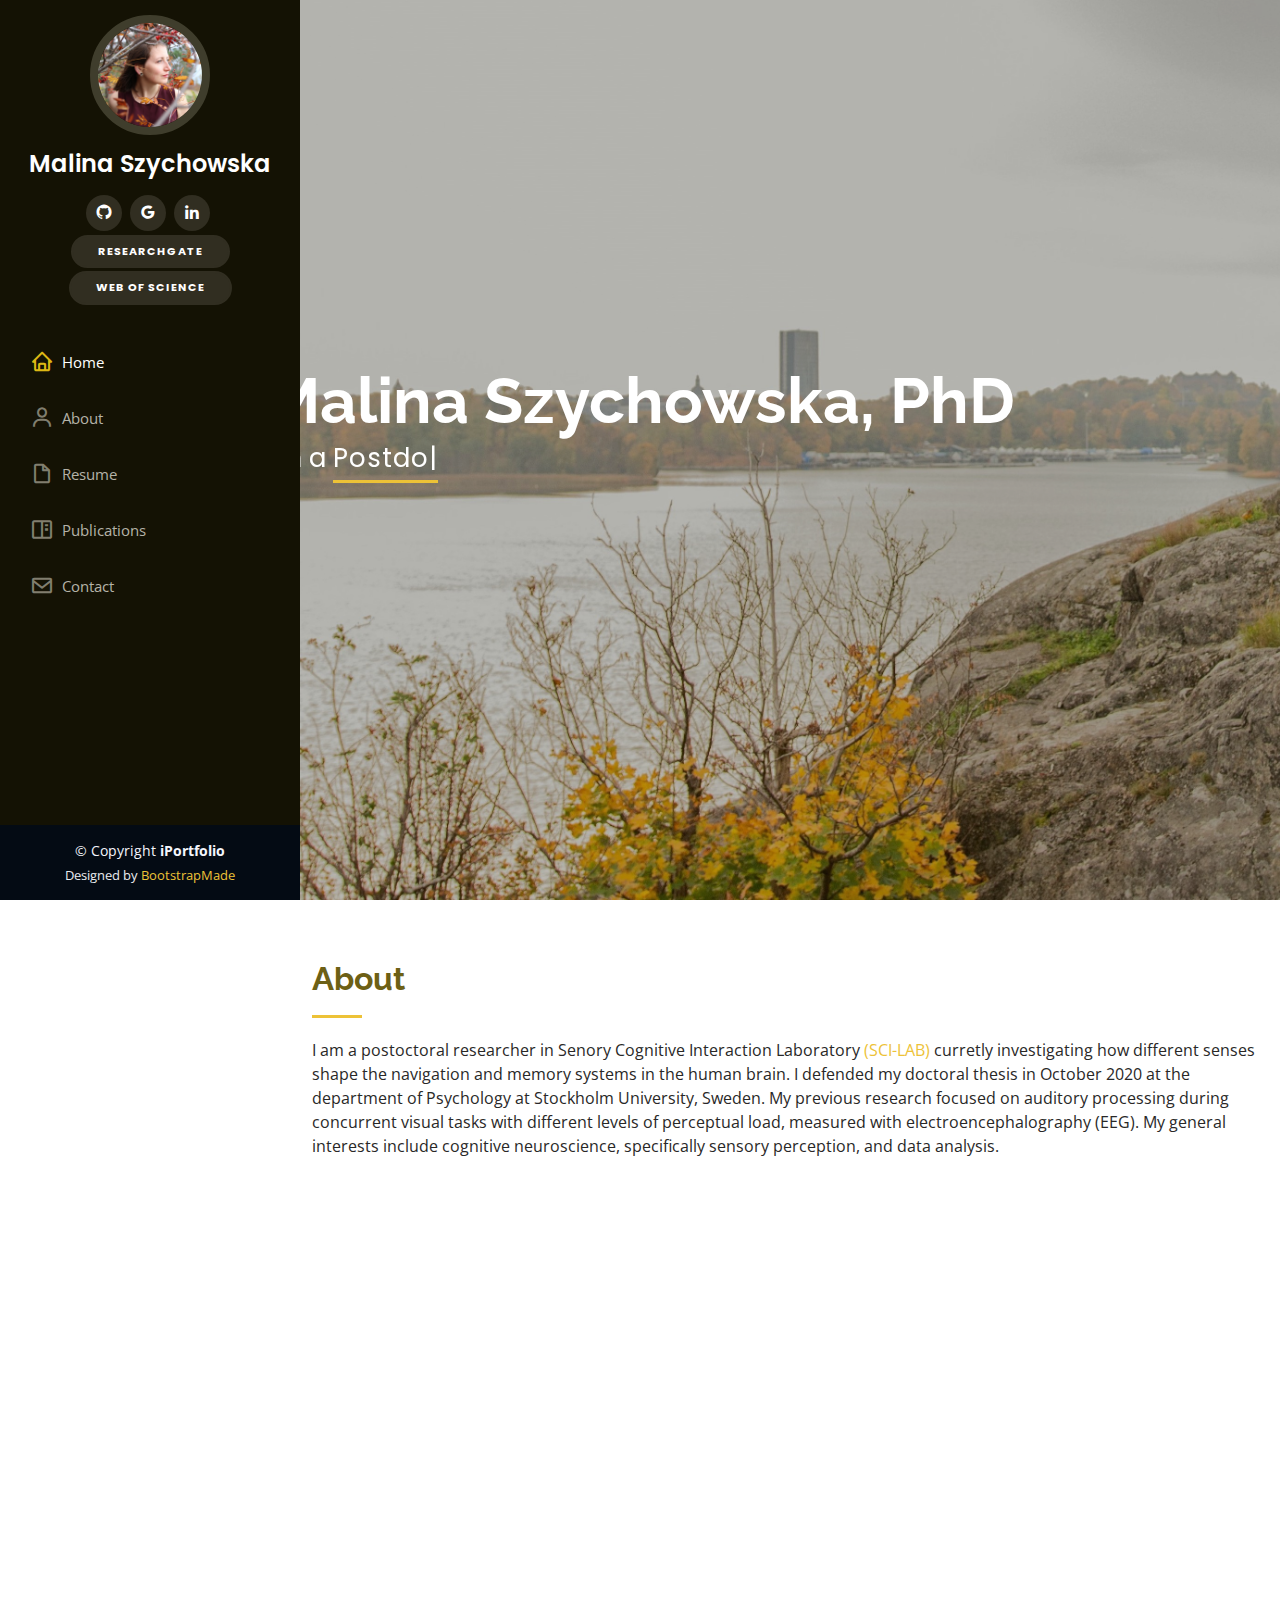
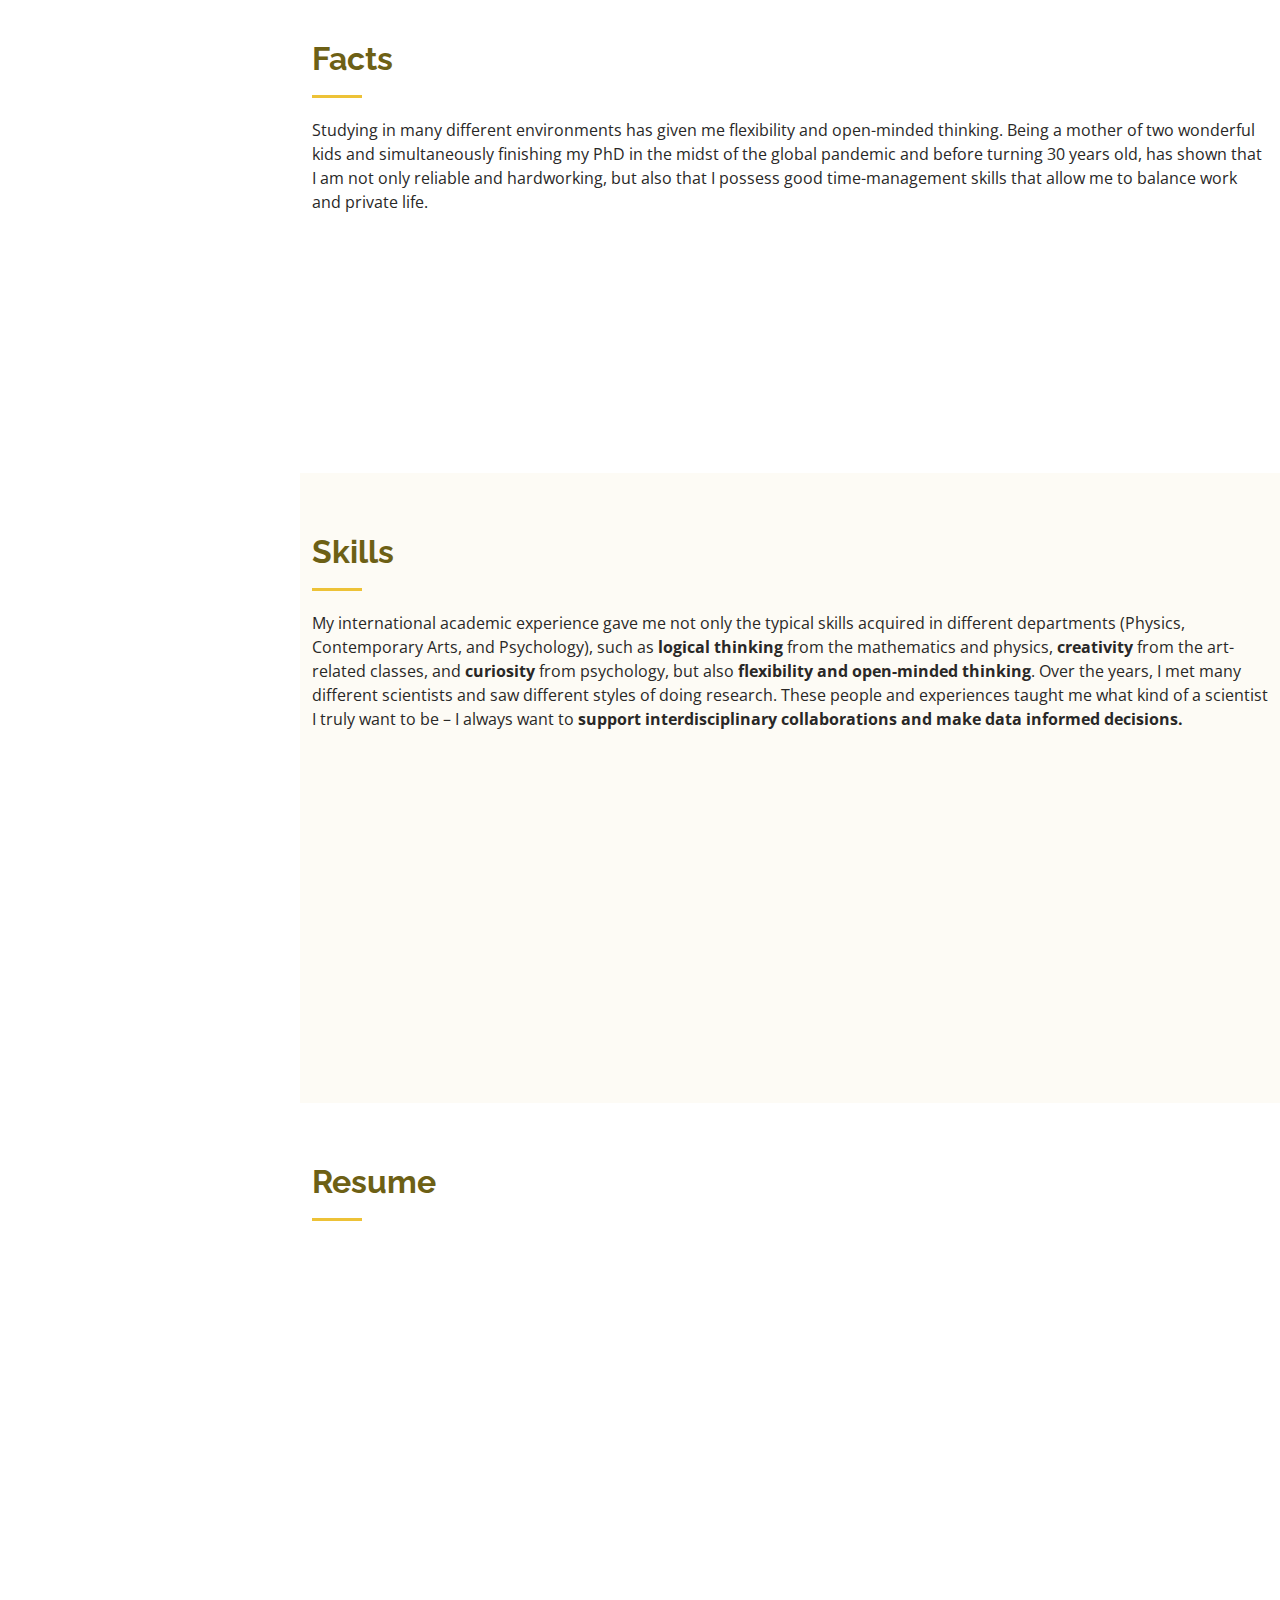
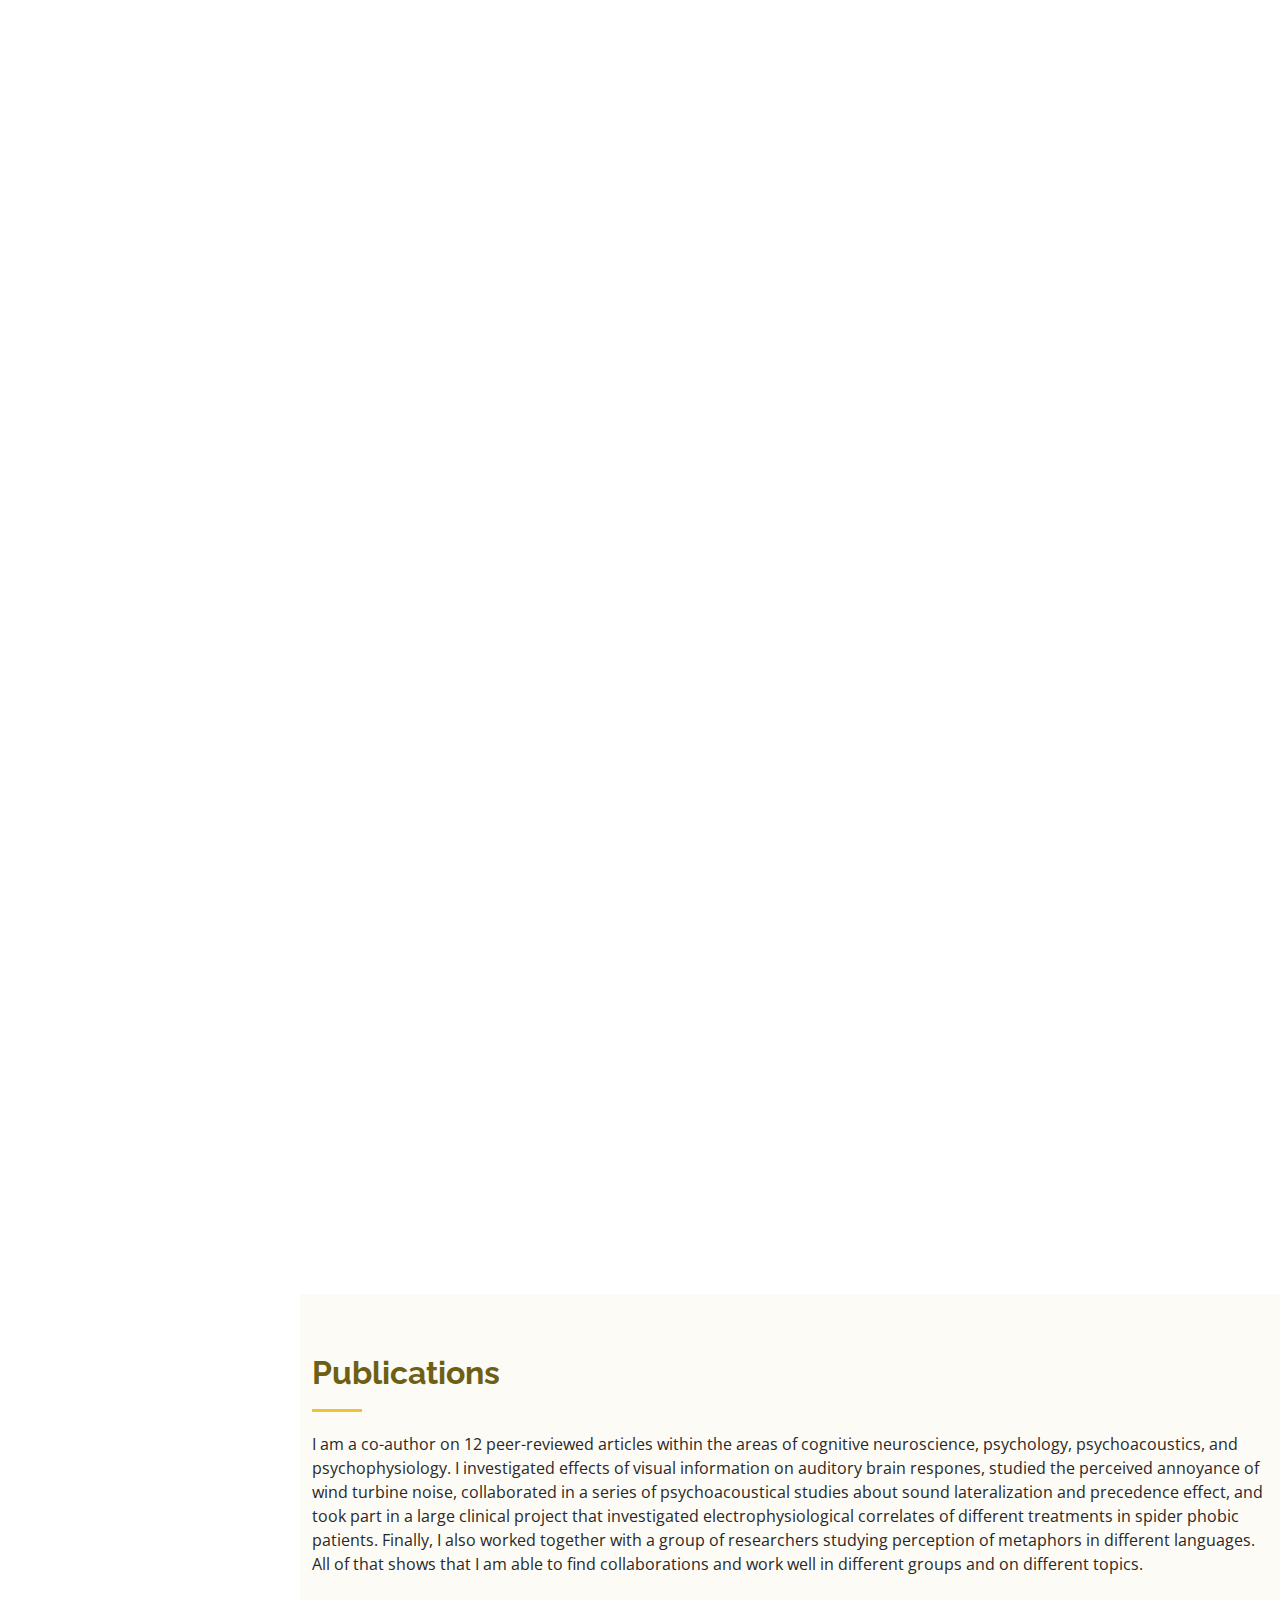
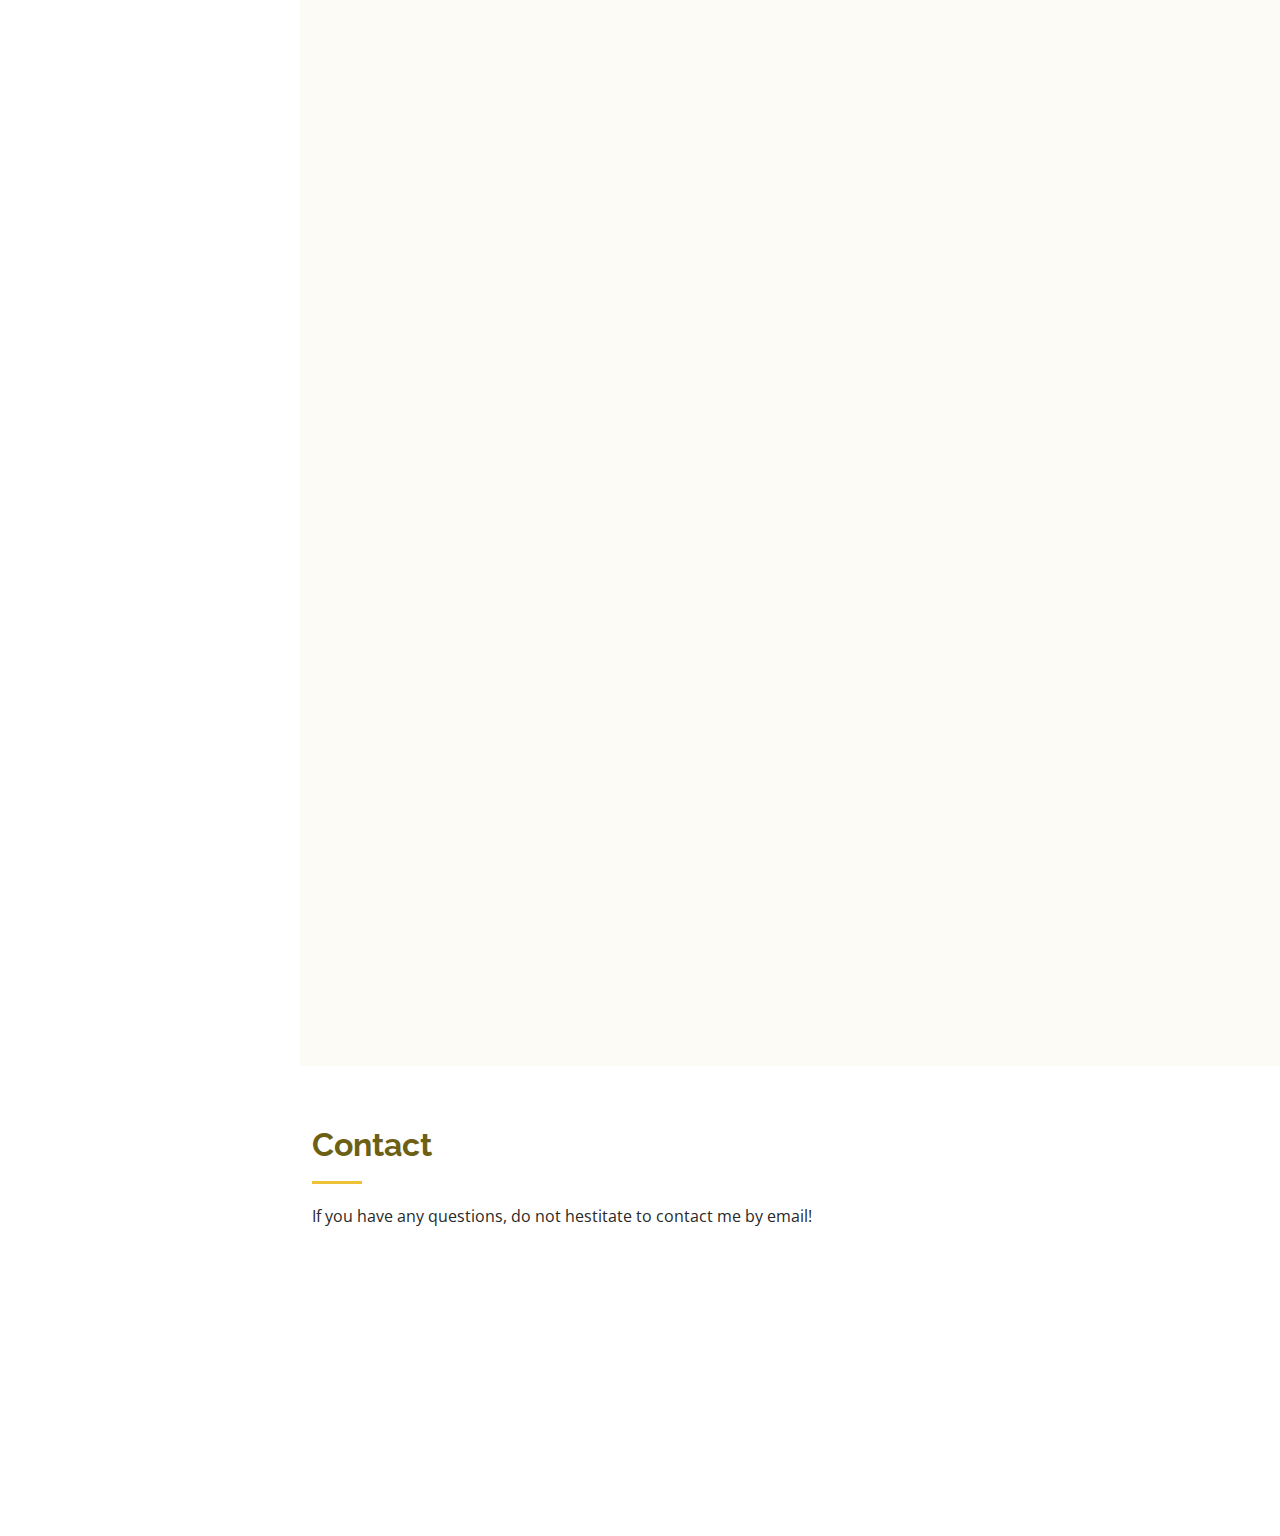
==== commit 1ea5c280: "Update index.html" ====
--- a/index.html
+++ b/index.html
@@ -77,8 +77,8 @@
   <!-- ======= Hero Section ======= -->
   <section id="hero" class="d-flex flex-column justify-content-center align-items-center">
     <div class="hero-container" data-aos="fade-in">
-      <h1>Malina Szychowska</h1>
-      <p>I'm a <span class="typed" data-typed-items="Postdoctoral Researcher, Data Scientist"></span></p>
+      <h1>Malina Szychowska, PhD</h1>
+      <p>I'm a <span class="typed" data-typed-items="Postdoctoral Researcher, Data Analyst"></span></p>
     </div>
   </section><!-- End Hero -->
 
@@ -118,7 +118,7 @@
               <div class="col-lg-6">
                 <ul>
                   <!-- <li><i class="bi bi-chevron-right"></i> <strong>Website:</strong> <span>www.researchgate.net/profile/Malina-Szychowska</span></li> -->
-                  <li><i class="bi bi-chevron-right"></i> <strong>Phone:</strong> <span>+46 737798121</span></li>
+                  <!-- <li><i class="bi bi-chevron-right"></i> <strong>Phone:</strong> <span>+46 737798121</span></li> -->
                   <li><i class="bi bi-chevron-right"></i> <strong>Email:</strong> <span>malina.szychowska@psychology.su.se</span></li>
                   <li><i class="bi bi-chevron-right"></i> <strong>ORCiD:</strong> <span>0000-0002-5807-6855</span></li>
                 </ul>
@@ -155,7 +155,7 @@
           <div class="col-lg-3 col-md-6 d-md-flex align-items-md-stretch" data-aos="fade-up">
             <div class="count-box">
               <i class="bi bi-file-text"></i>
-              <span data-purecounter-start="0" data-purecounter-end="11" data-purecounter-duration="1" class="purecounter"></span>
+              <span data-purecounter-start="0" data-purecounter-end="12" data-purecounter-duration="1" class="purecounter"></span>
               <p><strong>Articles</strong> peer-reviewed</p>
             </div>
           </div>
@@ -163,7 +163,7 @@
           <div class="col-lg-3 col-md-6 d-md-flex align-items-md-stretch" data-aos="fade-up" data-aos-delay="100">
             <div class="count-box">
               <i class="bi bi-diagram-3"></i>
-              <span data-purecounter-start="0" data-purecounter-end="142" data-purecounter-duration="1" class="purecounter"></span>
+              <span data-purecounter-start="0" data-purecounter-end="155" data-purecounter-duration="1" class="purecounter"></span>
               <p><strong>Citations</strong></p>
             </div>
           </div>
@@ -171,7 +171,7 @@
           <div class="col-lg-3 col-md-6 d-md-flex align-items-md-stretch" data-aos="fade-up" data-aos-delay="200">
             <div class="count-box">
               <i class="bi bi-hash"></i>
-              <span data-purecounter-start="0" data-purecounter-end="5" data-purecounter-duration="1" class="purecounter"></span>
+              <span data-purecounter-start="0" data-purecounter-end="6" data-purecounter-duration="1" class="purecounter"></span>
               <p><strong>h-index</strong> from Google Scholar</p>
             </div>
           </div>
@@ -179,7 +179,7 @@
           <div class="col-lg-3 col-md-6 d-md-flex align-items-md-stretch" data-aos="fade-up" data-aos-delay="300">
             <div class="count-box">
               <i class="bi bi-bank"></i>
-              <span data-purecounter-start="0" data-purecounter-end="16" data-purecounter-duration="1" class="purecounter"></span>
+              <span data-purecounter-start="0" data-purecounter-end="20" data-purecounter-duration="1" class="purecounter"></span>
               <p><strong>Peer reviews</strong> verified on Web of Science</p>
             </div>
           </div>
@@ -214,8 +214,8 @@
             <h3>Programming and Data Science</h3>
             <!-- <p>Click on the skill to see an example</p> -->
             <!-- <a href="https://github.com/MalinaSzychowska/Visual_load_effects_on_ASSRs/blob/main/Additional_analyses/20Hz_second_harmonic/analysis_ASSR_study2.py" class="false-buttons" target="_blank"><strong>Python:</strong> numpy, matplotlib, pandas</a> -->
+            <a href="" class="false-buttons" target="_blank"><strong>R:</strong> e.g.: tidyverse (dplyr, ggplot)</a>
             <a href="" class="false-buttons" target="_blank"><strong>Python:</strong> e.g.: numpy, mne, matplotlib, pandas</a>
-            <a href="" class="false-buttons" target="_blank"><strong>R:</strong> e.g.: tidyverse, ggplot2</a>
             <a href="" class="false-buttons" target="_blank"><strong>R markdown</strong></a>
             <!-- <a href="" class="false-buttons" target="_blank"><strong>Matlab</strong> (basics)</a> -->
             <!-- <a href="" class="false-buttons" target="_blank"><strong>SQL:</strong> BigQuery</a> -->
@@ -277,9 +277,9 @@
             </div>
 
             <div class="progress">
-              <span class="skill"><strong>Swedish </strong><i class="val">40%</i></span>
-              <div class="progress-bar-wrap">
-                <div class="progress-bar" role="progressbar" aria-valuenow="40" aria-valuemin="0" aria-valuemax="100"></div>
+              <span class="skill"><strong>Swedish </strong><i class="val">50%</i></span>
+              <div class="progress-bar-wrap">
+                <div class="progress-bar" role="progressbar" aria-valuenow="50" aria-valuemin="0" aria-valuemax="100"></div>
               </div>
             </div>
               
@@ -493,7 +493,7 @@
 
         <div class="section-title">
           <h2>Publications</h2>
-          <p>I am a co-author on 11 peer-reviewed articles within the areas of cognitive neuroscience, psychology, psychoacoustics, and psychophysiology. 
+          <p>I am a co-author on 12 peer-reviewed articles within the areas of cognitive neuroscience, psychology, psychoacoustics, and psychophysiology. 
             I investigated effects of visual information on auditory brain respones, studied the perceived annoyance of wind turbine noise, 
             collaborated in a series of psychoacoustical studies about sound lateralization and precedence effect, 
             and took part in a large clinical project that investigated electrophysiological correlates of different treatments in spider phobic patients. 
@@ -517,6 +517,7 @@
         <div class="row" data-aos="fade-up" data-aos-delay="100">
           <div class="col-lg-12 filter-sp">
             <ol>
+              <li>Khatin-Zadeh, O., Banaruee, H., Reali, F., Tirado, C., Ruiz-Fernández, S., Yamada, Y., Wang, R., Nicolas, R., Khwaileh, T., <b>Szychowska, M.,</b> et al. (2023). Metaphors of time across cultures. <em>J Cult Cogn Sci</em>,  <a href = "https://doi.org/10.1007/s41809-023-00125-3" target="_blank">https://doi.org/10.1007/s41809-023-00125-3</a></li>
               <li>Wiens, S., Eklund, R., <b>Szychowska, M.</b>, Miloff, A., Cosme, D., Pierzchajlo, S., & Carlbring, P. (2022). Electrophysiological correlates of in vivo and virtual reality exposure therapy in spider phobia. <em>Psychophysiology,</em> 00, e14117. <a href = "https://doi.org/10.1111/psyp.14117" target="_blank">https://doi.org/10.1111/psyp.14117</a></li>
               <li><b>Szychowska, M.</b>, & Wiens, S. (2021). Visual load effects on the auditory steady-state responses to 20-, 40-, and 80-Hz amplitude-modulated tones. <em>Physiology & Behavior</em>, 228, 113240. <a href = "https://doi.org/10.1016/j.physbeh.2020.113240" target="_blank">https://doi.org/10.1016/j.physbeh.2020.113240</a></li>
               <li><b>Szychowska, M.</b>, & Wiens, S. (2020). Visual load does not decrease the auditory steady-state response to 40-Hz amplitude-modulated tones. <em>Psychophysiology</em>, 57(12), e13689. <a href = "https://doi.org/10.1111/psyp.13689" target="_blank">https://doi.org/10.1111/psyp.13689</a></li>
@@ -546,7 +547,7 @@
 
         <div class="section-title">
           <h2>Contact</h2>
-          <p>If you have any questions, do not hestitate to contact me by phone or email!</p>
+          <p>If you have any questions, do not hestitate to contact me by email!</p>
         </div>
 
         <div class="row" data-aos="fade-in">
@@ -558,12 +559,6 @@
                 <i class="bi bi-envelope"></i>
                 <h4>Email:</h4>
                 <p>malina.szychowska@psychology.su.se</p>
-              </div>
-
-              <div class="phone">
-                <i class="bi bi-phone"></i>
-                <h4>Call:</h4>
-                <p>+46 737798121</p>
               </div>
 
               <!-- <iframe src="https://www.google.com/maps/embed?pb=!1m14!1m8!1m3!1d12097.433213460943!2d-74.0062269!3d40.7101282!3m2!1i1024!2i768!4f13.1!3m3!1m2!1s0x0%3A0xb89d1fe6bc499443!2sDowntown+Conference+Center!5e0!3m2!1smk!2sbg!4v1539943755621" frameborder="0" style="border:0; width: 100%; height: 290px;" allowfullscreen></iframe> -->
